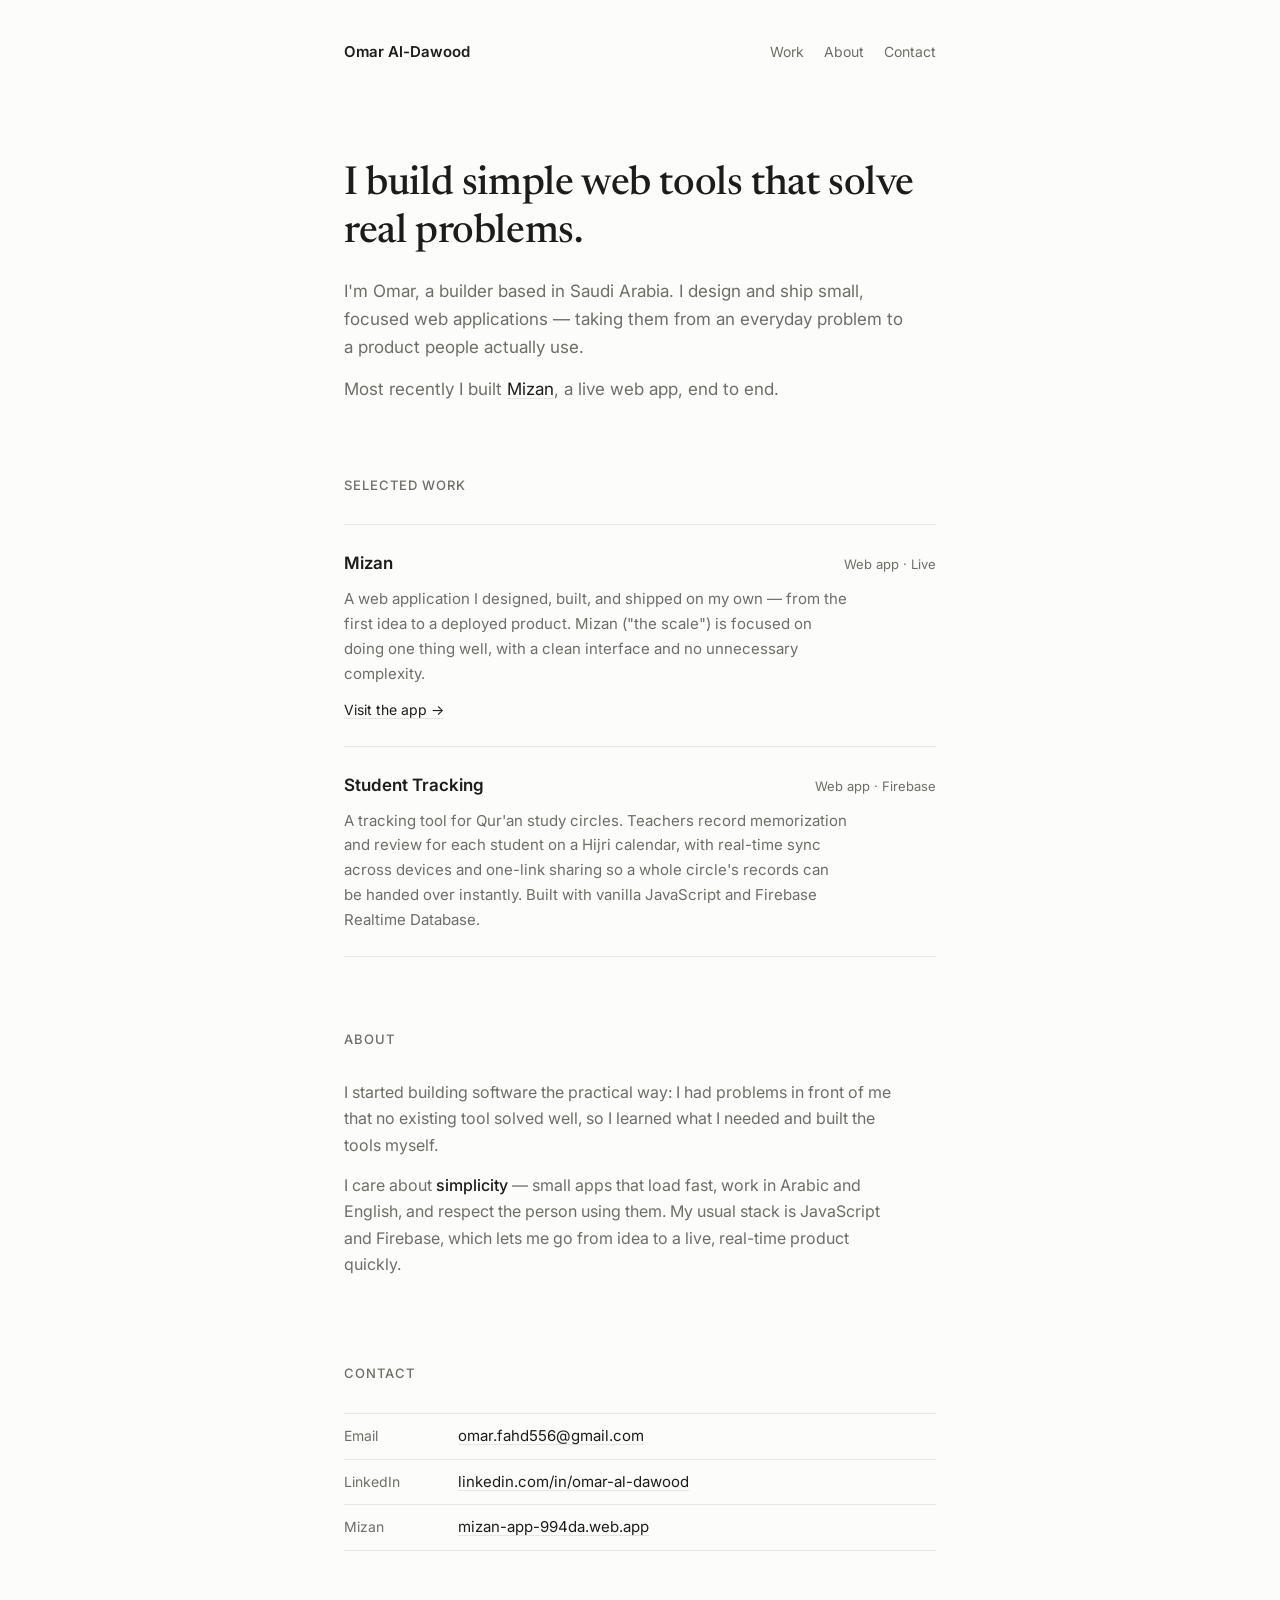
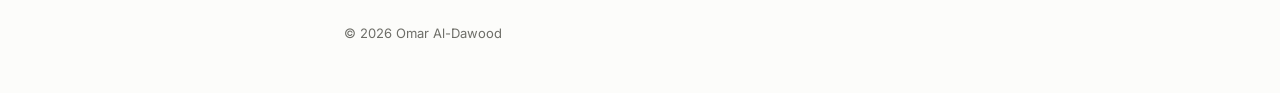
==== portfolio/index.html @ 79591853 "Add personal portfolio page Minimal, editorial-style portfolio site in English featuring Mizan and t" ====
<!DOCTYPE html>
<html lang="en">
<head>
  <meta charset="UTF-8">
  <meta name="viewport" content="width=device-width, initial-scale=1.0">
  <title>Omar Al-Dawood</title>
  <meta name="description" content="Omar Al-Dawood — I build simple, useful web tools. Maker of Mizan.">
  <link rel="preconnect" href="https://fonts.googleapis.com">
  <link rel="preconnect" href="https://fonts.gstatic.com" crossorigin>
  <link href="https://fonts.googleapis.com/css2?family=Inter:wght@400;500;600&family=Newsreader:ital,opsz,wght@0,6..72,400;0,6..72,500;1,6..72,400&display=swap" rel="stylesheet">
  <style>
    :root {
      --bg: #fcfcfa;
      --text: #1c1c1a;
      --muted: #6e6e68;
      --faint: #e7e6e1;
      --accent: #1f5e3d;
    }
    @media (prefers-color-scheme: dark) {
      :root {
        --bg: #141413;
        --text: #ebeae6;
        --muted: #94938c;
        --faint: #2a2a27;
        --accent: #7dbb9a;
      }
    }
    * { box-sizing: border-box; }
    html { scroll-behavior: smooth; }
    body {
      margin: 0;
      background: var(--bg);
      color: var(--text);
      font-family: "Inter", system-ui, -apple-system, sans-serif;
      font-size: 16px;
      line-height: 1.65;
      -webkit-font-smoothing: antialiased;
    }
    main {
      max-width: 640px;
      margin: 0 auto;
      padding: 0 24px;
    }
    a {
      color: inherit;
      text-decoration: underline;
      text-decoration-color: var(--faint);
      text-underline-offset: 3px;
      transition: text-decoration-color 0.15s ease;
    }
    a:hover { text-decoration-color: var(--accent); }

    header {
      display: flex;
      justify-content: space-between;
      align-items: baseline;
      padding: 40px 0 0;
    }
    header .name {
      font-weight: 600;
      font-size: 15px;
      text-decoration: none;
    }
    nav {
      display: flex;
      gap: 20px;
      font-size: 14px;
      color: var(--muted);
    }
    nav a { text-decoration: none; }
    nav a:hover { color: var(--text); }

    .hero { padding: 96px 0 72px; }
    h1 {
      font-family: "Newsreader", Georgia, serif;
      font-weight: 500;
      font-size: 40px;
      line-height: 1.2;
      letter-spacing: -0.01em;
      margin: 0 0 20px;
    }
    .hero p {
      color: var(--muted);
      font-size: 17px;
      max-width: 52ch;
      margin: 0;
    }
    .hero p + p { margin-top: 14px; }
    .hero a { color: var(--text); }

    section { padding: 0 0 72px; }
    h2 {
      font-size: 13px;
      font-weight: 500;
      text-transform: uppercase;
      letter-spacing: 0.08em;
      color: var(--muted);
      margin: 0 0 28px;
    }

    .project {
      padding: 24px 0;
      border-top: 1px solid var(--faint);
    }
    .project:last-of-type { border-bottom: 1px solid var(--faint); }
    .project-head {
      display: flex;
      justify-content: space-between;
      align-items: baseline;
      gap: 16px;
    }
    .project h3 {
      font-size: 17px;
      font-weight: 600;
      margin: 0;
    }
    .project h3 a { text-decoration: none; }
    .project h3 a:hover { color: var(--accent); }
    .project .meta {
      font-size: 13px;
      color: var(--muted);
      white-space: nowrap;
    }
    .project p {
      margin: 10px 0 0;
      color: var(--muted);
      font-size: 15px;
      max-width: 56ch;
    }
    .project .links {
      margin-top: 12px;
      font-size: 14px;
    }
    .project .links a { color: var(--text); }

    .about p {
      color: var(--muted);
      max-width: 56ch;
      margin: 0 0 14px;
    }
    .about strong { color: var(--text); font-weight: 500; }

    .contact ul {
      list-style: none;
      margin: 0;
      padding: 0;
    }
    .contact li {
      display: flex;
      gap: 24px;
      padding: 10px 0;
      font-size: 15px;
      border-top: 1px solid var(--faint);
    }
    .contact li:last-child { border-bottom: 1px solid var(--faint); }
    .contact .label {
      width: 90px;
      flex-shrink: 0;
      color: var(--muted);
      font-size: 14px;
    }

    footer {
      padding: 0 0 48px;
      font-size: 13px;
      color: var(--muted);
    }

    @media (max-width: 480px) {
      h1 { font-size: 32px; }
      .hero { padding: 72px 0 56px; }
      .project-head { flex-direction: column; gap: 4px; }
    }
  </style>
</head>
<body>
  <main>
    <header>
      <a class="name" href="#">Omar Al-Dawood</a>
      <nav>
        <a href="#work">Work</a>
        <a href="#about">About</a>
        <a href="#contact">Contact</a>
      </nav>
    </header>

    <div class="hero">
      <h1>I build simple web tools that solve real problems.</h1>
      <p>
        I'm Omar, a builder based in Saudi Arabia. I design and ship small,
        focused web applications — taking them from an everyday problem to a
        product people actually use.
      </p>
      <p>
        Most recently I built <a href="https://mizan-app-994da.web.app">Mizan</a>,
        a live web app, end to end.
      </p>
    </div>

    <section id="work">
      <h2>Selected Work</h2>

      <div class="project">
        <div class="project-head">
          <h3><a href="https://mizan-app-994da.web.app">Mizan</a></h3>
          <span class="meta">Web app · Live</span>
        </div>
        <p>
          A web application I designed, built, and shipped on my own — from the
          first idea to a deployed product. Mizan ("the scale") is focused on
          doing one thing well, with a clean interface and no unnecessary
          complexity.
        </p>
        <div class="links">
          <a href="https://mizan-app-994da.web.app">Visit the app →</a>
        </div>
      </div>

      <div class="project">
        <div class="project-head">
          <h3>Student Tracking</h3>
          <span class="meta">Web app · Firebase</span>
        </div>
        <p>
          A tracking tool for Qur'an study circles. Teachers record
          memorization and review for each student on a Hijri calendar, with
          real-time sync across devices and one-link sharing so a whole
          circle's records can be handed over instantly. Built with vanilla
          JavaScript and Firebase Realtime Database.
        </p>
      </div>
    </section>

    <section id="about" class="about">
      <h2>About</h2>
      <p>
        I started building software the practical way: I had problems in front
        of me that no existing tool solved well, so I learned what I needed and
        built the tools myself.
      </p>
      <p>
        I care about <strong>simplicity</strong> — small apps that load fast,
        work in Arabic and English, and respect the person using them. My
        usual stack is JavaScript and Firebase, which lets me go from idea to
        a live, real-time product quickly.
      </p>
    </section>

    <section id="contact" class="contact">
      <h2>Contact</h2>
      <ul>
        <li>
          <span class="label">Email</span>
          <a href="mailto:omar.fahd556@gmail.com">omar.fahd556@gmail.com</a>
        </li>
        <li>
          <span class="label">LinkedIn</span>
          <a href="https://www.linkedin.com/in/omar-al-dawood-bb44b2361/">linkedin.com/in/omar-al-dawood</a>
        </li>
        <li>
          <span class="label">Mizan</span>
          <a href="https://mizan-app-994da.web.app">mizan-app-994da.web.app</a>
        </li>
      </ul>
    </section>

    <footer>
      © 2026 Omar Al-Dawood
    </footer>
  </main>
</body>
</html>
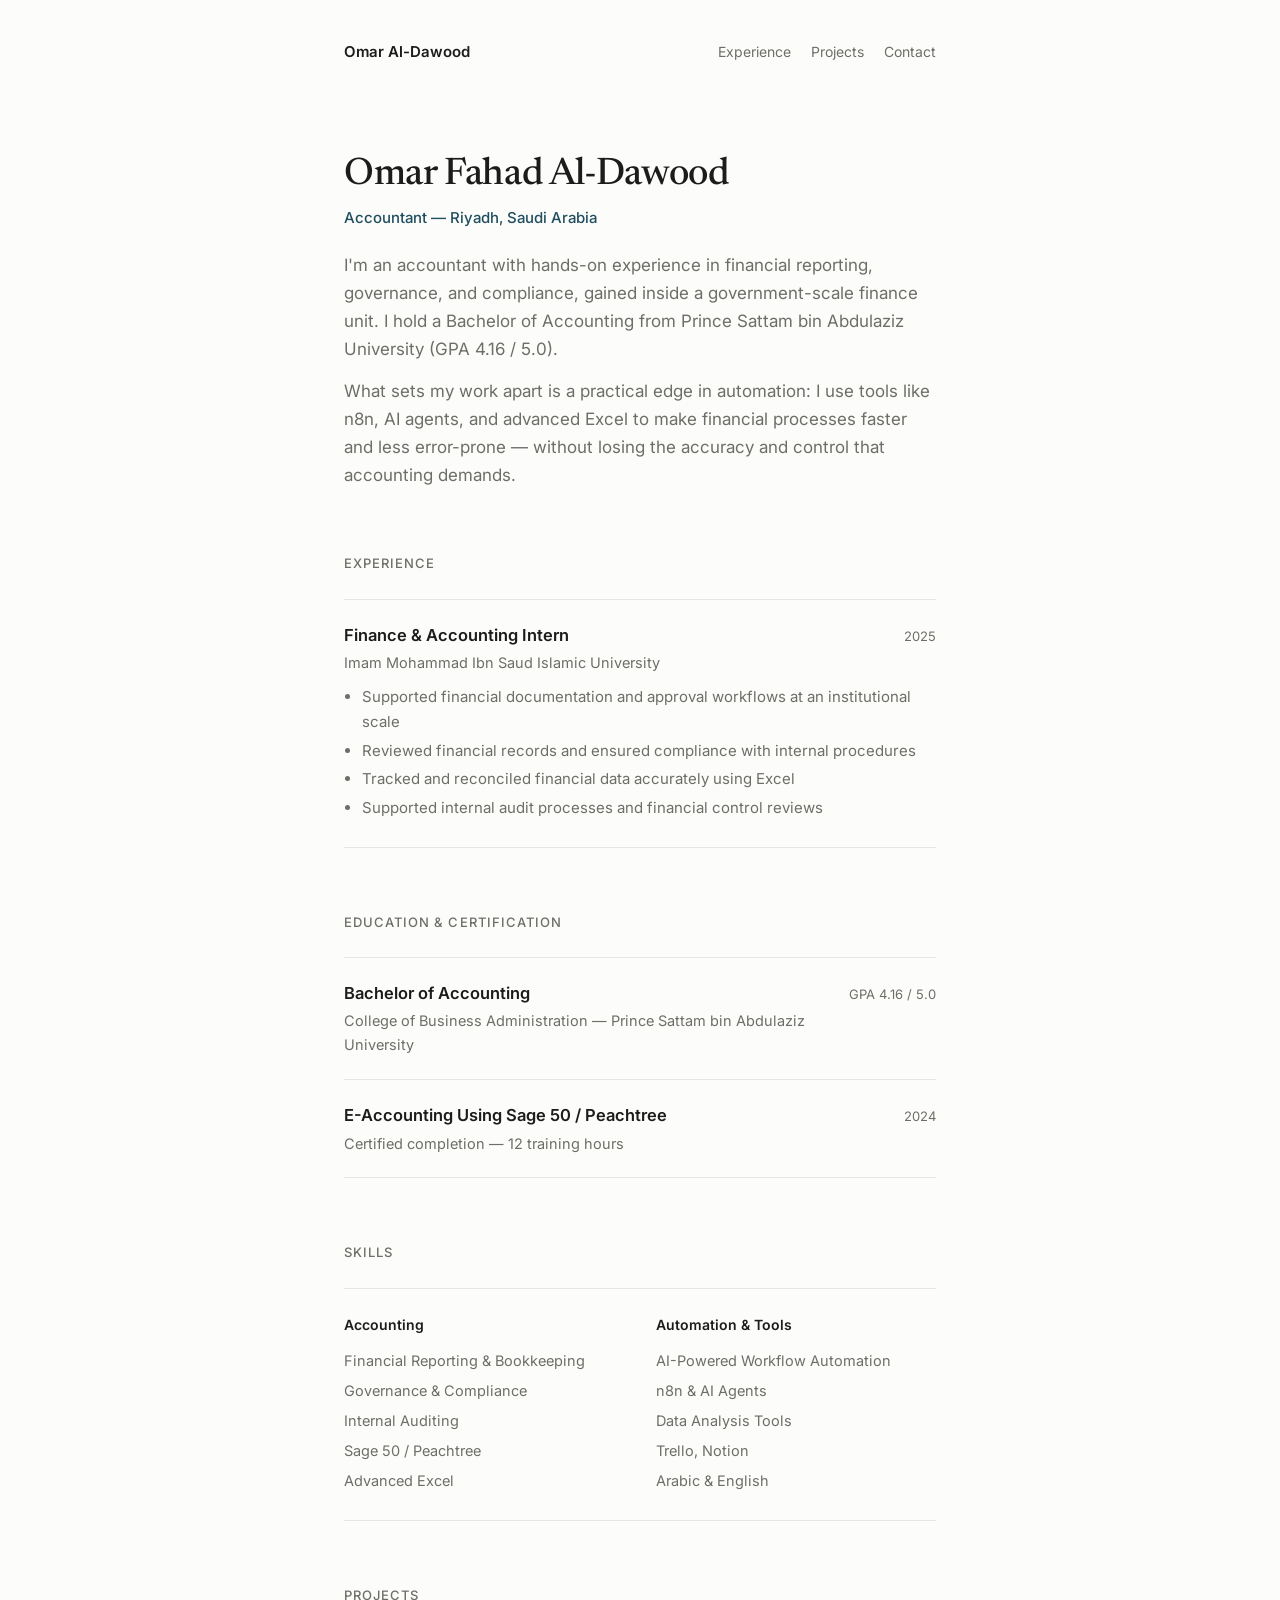
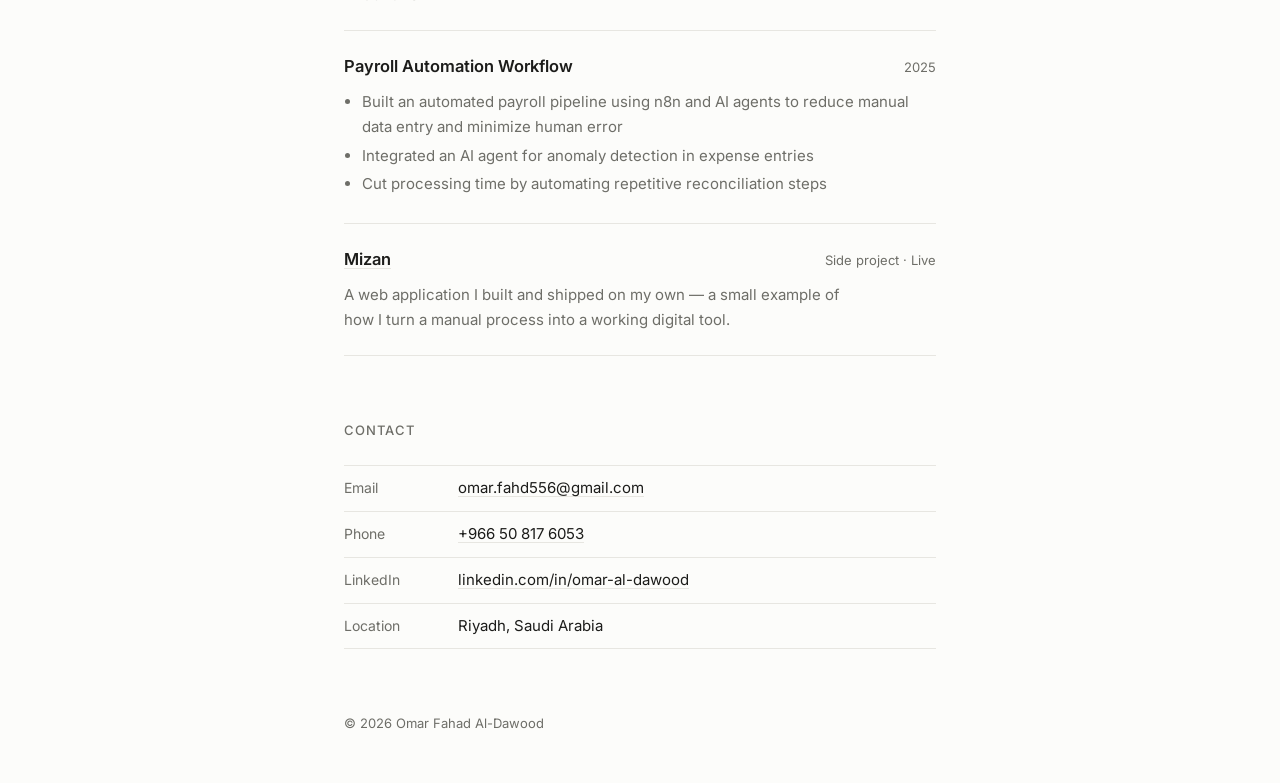
==== commit c278231e: "Rework portfolio as accountant profile Rewrite the page around accounting: financial reporting, gove" ====
--- a/portfolio/index.html
+++ b/portfolio/index.html
@@ -3,8 +3,24 @@
 <head>
   <meta charset="UTF-8">
   <meta name="viewport" content="width=device-width, initial-scale=1.0">
-  <title>Omar Al-Dawood</title>
-  <meta name="description" content="Omar Al-Dawood — I build simple, useful web tools. Maker of Mizan.">
+  <title>Omar Fahad Al-Dawood — Accountant</title>
+  <meta name="description" content="Omar Fahad Al-Dawood is an accountant based in Riyadh, Saudi Arabia, focused on financial reporting, governance, and compliance — with a practical edge in workflow automation.">
+  <meta property="og:title" content="Omar Fahad Al-Dawood — Accountant">
+  <meta property="og:description" content="Accountant based in Riyadh. Financial reporting, governance, and compliance — with a practical edge in workflow automation.">
+  <meta property="og:type" content="profile">
+  <script type="application/ld+json">
+  {
+    "@context": "https://schema.org",
+    "@type": "Person",
+    "name": "Omar Fahad Al-Dawood",
+    "jobTitle": "Accountant",
+    "email": "mailto:omar.fahd556@gmail.com",
+    "telephone": "+966508176053",
+    "address": { "@type": "PostalAddress", "addressLocality": "Riyadh", "addressCountry": "SA" },
+    "alumniOf": "Prince Sattam bin Abdulaziz University",
+    "sameAs": ["https://www.linkedin.com/in/omar-al-dawood-bb44b2361/"]
+  }
+  </script>
   <link rel="preconnect" href="https://fonts.googleapis.com">
   <link rel="preconnect" href="https://fonts.gstatic.com" crossorigin>
   <link href="https://fonts.googleapis.com/css2?family=Inter:wght@400;500;600&family=Newsreader:ital,opsz,wght@0,6..72,400;0,6..72,500;1,6..72,400&display=swap" rel="stylesheet">
@@ -14,7 +30,7 @@
       --text: #1c1c1a;
       --muted: #6e6e68;
       --faint: #e7e6e1;
-      --accent: #1f5e3d;
+      --accent: #1f4e5e;
     }
     @media (prefers-color-scheme: dark) {
       :root {
@@ -22,7 +38,7 @@
         --text: #ebeae6;
         --muted: #94938c;
         --faint: #2a2a27;
-        --accent: #7dbb9a;
+        --accent: #8fbecb;
       }
     }
     * { box-sizing: border-box; }
@@ -70,75 +86,101 @@
     nav a { text-decoration: none; }
     nav a:hover { color: var(--text); }
 
-    .hero { padding: 96px 0 72px; }
+    .hero { padding: 88px 0 64px; }
     h1 {
       font-family: "Newsreader", Georgia, serif;
       font-weight: 500;
-      font-size: 40px;
+      font-size: 38px;
       line-height: 1.2;
       letter-spacing: -0.01em;
+      margin: 0 0 8px;
+    }
+    .hero .role {
+      font-size: 15px;
+      color: var(--accent);
+      font-weight: 500;
       margin: 0 0 20px;
     }
     .hero p {
       color: var(--muted);
       font-size: 17px;
-      max-width: 52ch;
+      max-width: 54ch;
       margin: 0;
     }
     .hero p + p { margin-top: 14px; }
     .hero a { color: var(--text); }
 
-    section { padding: 0 0 72px; }
+    section { padding: 0 0 64px; }
     h2 {
       font-size: 13px;
       font-weight: 500;
       text-transform: uppercase;
       letter-spacing: 0.08em;
       color: var(--muted);
-      margin: 0 0 28px;
-    }
-
-    .project {
-      padding: 24px 0;
+      margin: 0 0 24px;
+    }
+
+    .entry {
+      padding: 22px 0;
       border-top: 1px solid var(--faint);
     }
-    .project:last-of-type { border-bottom: 1px solid var(--faint); }
-    .project-head {
+    .entry:last-of-type { border-bottom: 1px solid var(--faint); }
+    .entry-head {
       display: flex;
       justify-content: space-between;
       align-items: baseline;
       gap: 16px;
     }
-    .project h3 {
-      font-size: 17px;
+    .entry h3 {
+      font-size: 16.5px;
       font-weight: 600;
       margin: 0;
     }
-    .project h3 a { text-decoration: none; }
-    .project h3 a:hover { color: var(--accent); }
-    .project .meta {
+    .entry .org {
+      font-size: 14.5px;
+      color: var(--muted);
+      margin: 2px 0 0;
+    }
+    .entry .meta {
       font-size: 13px;
       color: var(--muted);
       white-space: nowrap;
     }
-    .project p {
+    .entry p {
       margin: 10px 0 0;
       color: var(--muted);
       font-size: 15px;
-      max-width: 56ch;
-    }
-    .project .links {
-      margin-top: 12px;
+      max-width: 58ch;
+    }
+    .entry ul {
+      margin: 10px 0 0;
+      padding-left: 18px;
+      color: var(--muted);
+      font-size: 15px;
+    }
+    .entry ul li { margin: 4px 0; }
+
+    .skills-grid {
+      display: grid;
+      grid-template-columns: 1fr 1fr;
+      gap: 32px;
+      border-top: 1px solid var(--faint);
+      border-bottom: 1px solid var(--faint);
+      padding: 24px 0;
+    }
+    .skills-grid h3 {
       font-size: 14px;
-    }
-    .project .links a { color: var(--text); }
-
-    .about p {
-      color: var(--muted);
-      max-width: 56ch;
-      margin: 0 0 14px;
-    }
-    .about strong { color: var(--text); font-weight: 500; }
+      font-weight: 600;
+      margin: 0 0 10px;
+    }
+    .skills-grid ul {
+      list-style: none;
+      margin: 0;
+      padding: 0;
+      color: var(--muted);
+      font-size: 14.5px;
+    }
+    .skills-grid li { padding: 3px 0; }
 
     .contact ul {
       list-style: none;
@@ -166,10 +208,11 @@
       color: var(--muted);
     }
 
-    @media (max-width: 480px) {
-      h1 { font-size: 32px; }
-      .hero { padding: 72px 0 56px; }
-      .project-head { flex-direction: column; gap: 4px; }
+    @media (max-width: 520px) {
+      h1 { font-size: 31px; }
+      .hero { padding: 64px 0 56px; }
+      .entry-head { flex-direction: column; gap: 2px; }
+      .skills-grid { grid-template-columns: 1fr; gap: 24px; }
     }
   </style>
 </head>
@@ -178,72 +221,124 @@
     <header>
       <a class="name" href="#">Omar Al-Dawood</a>
       <nav>
-        <a href="#work">Work</a>
-        <a href="#about">About</a>
+        <a href="#experience">Experience</a>
+        <a href="#projects">Projects</a>
         <a href="#contact">Contact</a>
       </nav>
     </header>
 
     <div class="hero">
-      <h1>I build simple web tools that solve real problems.</h1>
+      <h1>Omar Fahad Al-Dawood</h1>
+      <p class="role">Accountant — Riyadh, Saudi Arabia</p>
       <p>
-        I'm Omar, a builder based in Saudi Arabia. I design and ship small,
-        focused web applications — taking them from an everyday problem to a
-        product people actually use.
+        I'm an accountant with hands-on experience in financial reporting,
+        governance, and compliance, gained inside a government-scale finance
+        unit. I hold a Bachelor of Accounting from Prince Sattam bin Abdulaziz
+        University (GPA 4.16 / 5.0).
       </p>
       <p>
-        Most recently I built <a href="https://mizan-app-994da.web.app">Mizan</a>,
-        a live web app, end to end.
+        What sets my work apart is a practical edge in automation: I use tools
+        like n8n, AI agents, and advanced Excel to make financial processes
+        faster and less error-prone — without losing the accuracy and control
+        that accounting demands.
       </p>
     </div>
 
-    <section id="work">
-      <h2>Selected Work</h2>
-
-      <div class="project">
-        <div class="project-head">
+    <section id="experience">
+      <h2>Experience</h2>
+
+      <div class="entry">
+        <div class="entry-head">
+          <div>
+            <h3>Finance &amp; Accounting Intern</h3>
+            <p class="org">Imam Mohammad Ibn Saud Islamic University</p>
+          </div>
+          <span class="meta">2025</span>
+        </div>
+        <ul>
+          <li>Supported financial documentation and approval workflows at an institutional scale</li>
+          <li>Reviewed financial records and ensured compliance with internal procedures</li>
+          <li>Tracked and reconciled financial data accurately using Excel</li>
+          <li>Supported internal audit processes and financial control reviews</li>
+        </ul>
+      </div>
+    </section>
+
+    <section id="education">
+      <h2>Education &amp; Certification</h2>
+
+      <div class="entry">
+        <div class="entry-head">
+          <div>
+            <h3>Bachelor of Accounting</h3>
+            <p class="org">College of Business Administration — Prince Sattam bin Abdulaziz University</p>
+          </div>
+          <span class="meta">GPA 4.16 / 5.0</span>
+        </div>
+      </div>
+
+      <div class="entry">
+        <div class="entry-head">
+          <div>
+            <h3>E-Accounting Using Sage 50 / Peachtree</h3>
+            <p class="org">Certified completion — 12 training hours</p>
+          </div>
+          <span class="meta">2024</span>
+        </div>
+      </div>
+    </section>
+
+    <section id="skills">
+      <h2>Skills</h2>
+      <div class="skills-grid">
+        <div>
+          <h3>Accounting</h3>
+          <ul>
+            <li>Financial Reporting &amp; Bookkeeping</li>
+            <li>Governance &amp; Compliance</li>
+            <li>Internal Auditing</li>
+            <li>Sage 50 / Peachtree</li>
+            <li>Advanced Excel</li>
+          </ul>
+        </div>
+        <div>
+          <h3>Automation &amp; Tools</h3>
+          <ul>
+            <li>AI-Powered Workflow Automation</li>
+            <li>n8n &amp; AI Agents</li>
+            <li>Data Analysis Tools</li>
+            <li>Trello, Notion</li>
+            <li>Arabic &amp; English</li>
+          </ul>
+        </div>
+      </div>
+    </section>
+
+    <section id="projects">
+      <h2>Projects</h2>
+
+      <div class="entry">
+        <div class="entry-head">
+          <h3>Payroll Automation Workflow</h3>
+          <span class="meta">2025</span>
+        </div>
+        <ul>
+          <li>Built an automated payroll pipeline using n8n and AI agents to reduce manual data entry and minimize human error</li>
+          <li>Integrated an AI agent for anomaly detection in expense entries</li>
+          <li>Cut processing time by automating repetitive reconciliation steps</li>
+        </ul>
+      </div>
+
+      <div class="entry">
+        <div class="entry-head">
           <h3><a href="https://mizan-app-994da.web.app">Mizan</a></h3>
-          <span class="meta">Web app · Live</span>
+          <span class="meta">Side project · Live</span>
         </div>
         <p>
-          A web application I designed, built, and shipped on my own — from the
-          first idea to a deployed product. Mizan ("the scale") is focused on
-          doing one thing well, with a clean interface and no unnecessary
-          complexity.
+          A web application I built and shipped on my own — a small example of
+          how I turn a manual process into a working digital tool.
         </p>
-        <div class="links">
-          <a href="https://mizan-app-994da.web.app">Visit the app →</a>
-        </div>
-      </div>
-
-      <div class="project">
-        <div class="project-head">
-          <h3>Student Tracking</h3>
-          <span class="meta">Web app · Firebase</span>
-        </div>
-        <p>
-          A tracking tool for Qur'an study circles. Teachers record
-          memorization and review for each student on a Hijri calendar, with
-          real-time sync across devices and one-link sharing so a whole
-          circle's records can be handed over instantly. Built with vanilla
-          JavaScript and Firebase Realtime Database.
-        </p>
-      </div>
-    </section>
-
-    <section id="about" class="about">
-      <h2>About</h2>
-      <p>
-        I started building software the practical way: I had problems in front
-        of me that no existing tool solved well, so I learned what I needed and
-        built the tools myself.
-      </p>
-      <p>
-        I care about <strong>simplicity</strong> — small apps that load fast,
-        work in Arabic and English, and respect the person using them. My
-        usual stack is JavaScript and Firebase, which lets me go from idea to
-        a live, real-time product quickly.
-      </p>
+      </div>
     </section>
 
     <section id="contact" class="contact">
@@ -254,18 +349,22 @@
           <a href="mailto:omar.fahd556@gmail.com">omar.fahd556@gmail.com</a>
         </li>
         <li>
+          <span class="label">Phone</span>
+          <a href="tel:+966508176053">+966 50 817 6053</a>
+        </li>
+        <li>
           <span class="label">LinkedIn</span>
           <a href="https://www.linkedin.com/in/omar-al-dawood-bb44b2361/">linkedin.com/in/omar-al-dawood</a>
         </li>
         <li>
-          <span class="label">Mizan</span>
-          <a href="https://mizan-app-994da.web.app">mizan-app-994da.web.app</a>
+          <span class="label">Location</span>
+          <span>Riyadh, Saudi Arabia</span>
         </li>
       </ul>
     </section>
 
     <footer>
-      © 2026 Omar Al-Dawood
+      © 2026 Omar Fahad Al-Dawood
     </footer>
   </main>
 </body>
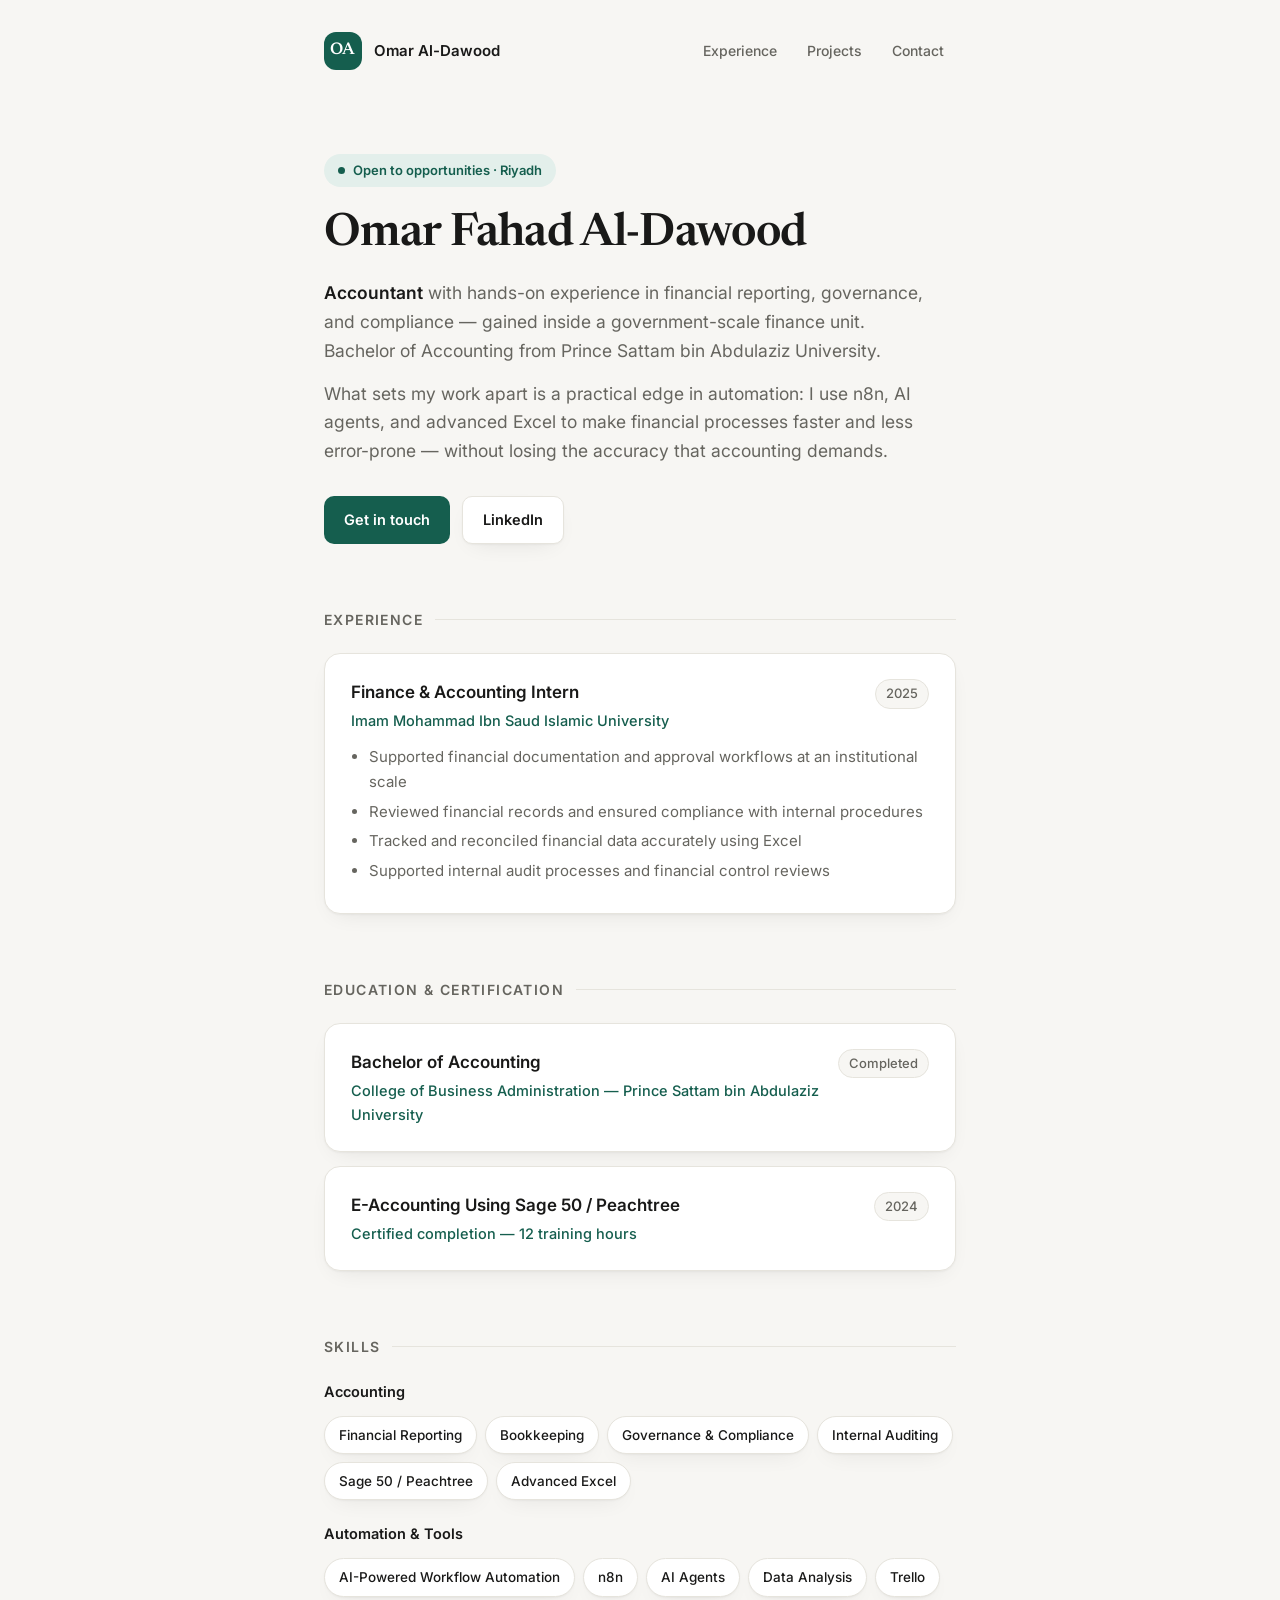
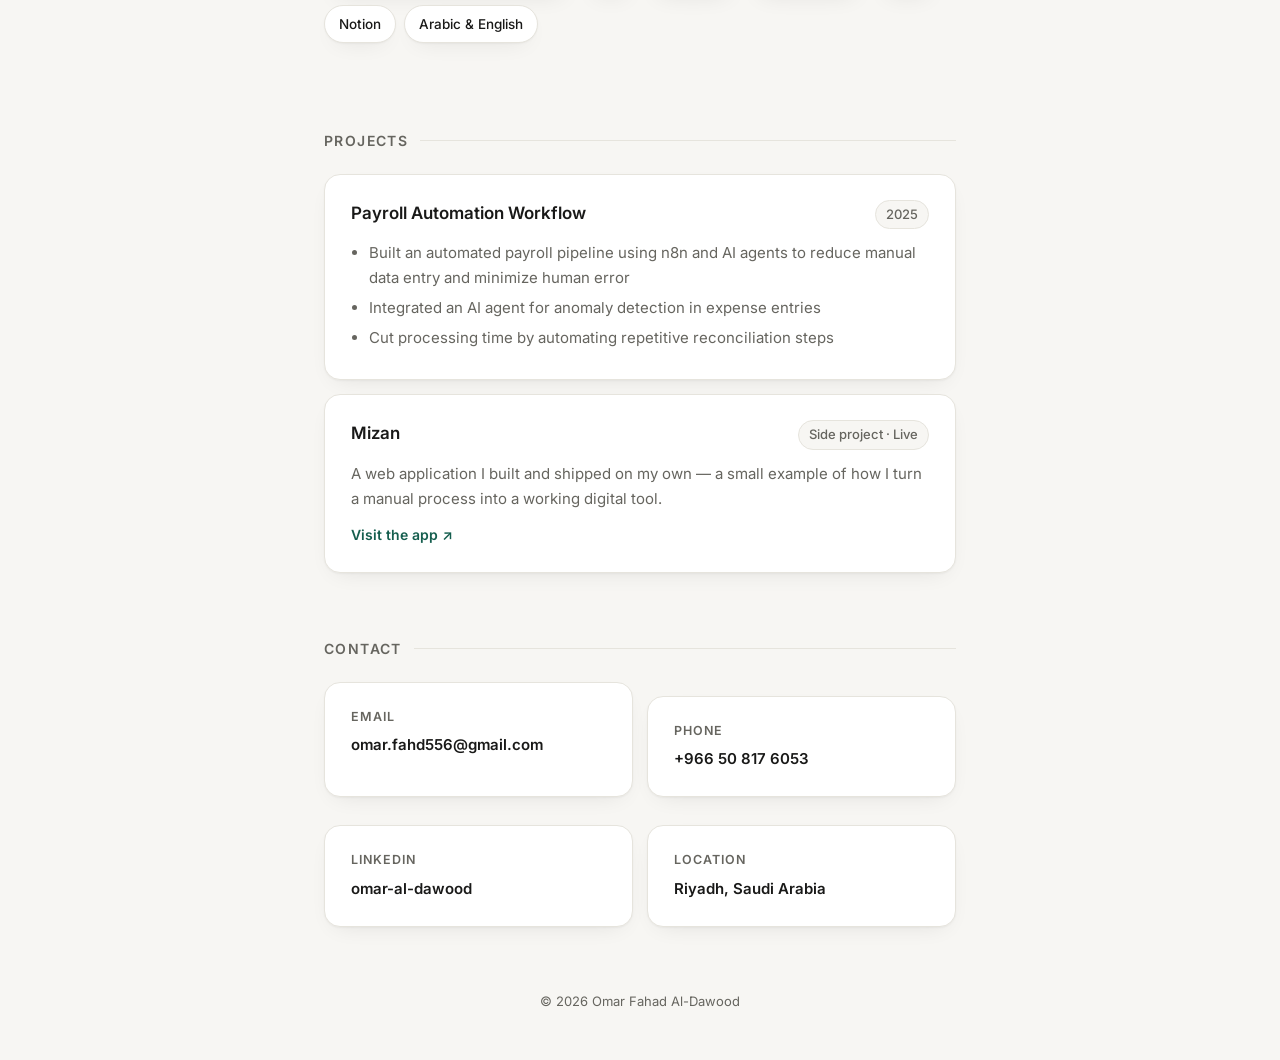
==== commit 571f18a1: "Polish portfolio design, remove GPA, add edit guide Redesign with cards, skill pills, monogram heade" ====
--- a/portfolio/index.html
+++ b/portfolio/index.html
@@ -1,9 +1,26 @@
 <!DOCTYPE html>
+<!--
+  ═══════════════════════════════════════════════════════════════
+  صفحة أعمال عمر الداود
+  ═══════════════════════════════════════════════════════════════
+  طريقة التعديل على كيفك:
+  1. افتح هذا الرابط:
+     https://github.com/omarasdw211/student-tracking/edit/main/portfolio/index.html
+  2. عدّل أي نص تبيه (كل الأماكن القابلة للتعديل عليها تعليق ✏️ بالعربي)
+  3. اضغط الزر الأخضر "Commit changes" فوق
+  4. خلال دقيقة أو دقيقتين التعديل يظهر تلقائياً على موقعك:
+     https://omarasdw211.github.io/student-tracking/portfolio/
+  ملاحظة: لا تعدّل على الأكواد الي بين < > إلا إذا تعرف وش تسوي،
+  عدّل النصوص فقط.
+  ═══════════════════════════════════════════════════════════════
+-->
 <html lang="en">
 <head>
   <meta charset="UTF-8">
   <meta name="viewport" content="width=device-width, initial-scale=1.0">
+  <!-- ✏️ عنوان الصفحة في المتصفح وفي نتائج قوقل -->
   <title>Omar Fahad Al-Dawood — Accountant</title>
+  <!-- ✏️ الوصف الي يظهر تحت اسمك في نتائج قوقل -->
   <meta name="description" content="Omar Fahad Al-Dawood is an accountant based in Riyadh, Saudi Arabia, focused on financial reporting, governance, and compliance — with a practical edge in workflow automation.">
   <meta property="og:title" content="Omar Fahad Al-Dawood — Accountant">
   <meta property="og:description" content="Accountant based in Riyadh. Financial reporting, governance, and compliance — with a practical edge in workflow automation.">
@@ -23,22 +40,28 @@
   </script>
   <link rel="preconnect" href="https://fonts.googleapis.com">
   <link rel="preconnect" href="https://fonts.gstatic.com" crossorigin>
-  <link href="https://fonts.googleapis.com/css2?family=Inter:wght@400;500;600&family=Newsreader:ital,opsz,wght@0,6..72,400;0,6..72,500;1,6..72,400&display=swap" rel="stylesheet">
+  <link href="https://fonts.googleapis.com/css2?family=Inter:wght@400;500;600;700&family=Newsreader:ital,opsz,wght@0,6..72,400;0,6..72,500;0,6..72,600;1,6..72,400&display=swap" rel="stylesheet">
   <style>
     :root {
-      --bg: #fcfcfa;
-      --text: #1c1c1a;
-      --muted: #6e6e68;
-      --faint: #e7e6e1;
-      --accent: #1f4e5e;
+      --bg: #f7f6f3;
+      --surface: #ffffff;
+      --text: #191918;
+      --muted: #66655f;
+      --faint: #e6e4dd;
+      --accent: #155e4e;
+      --accent-soft: #e3efeb;
+      --shadow: 0 1px 2px rgba(25, 25, 24, 0.04), 0 8px 24px -12px rgba(25, 25, 24, 0.12);
     }
     @media (prefers-color-scheme: dark) {
       :root {
-        --bg: #141413;
-        --text: #ebeae6;
-        --muted: #94938c;
-        --faint: #2a2a27;
-        --accent: #8fbecb;
+        --bg: #131312;
+        --surface: #1c1c1a;
+        --text: #ecebe7;
+        --muted: #9b9a92;
+        --faint: #2c2c29;
+        --accent: #6ec5ab;
+        --accent-soft: #1d2e29;
+        --shadow: 0 1px 2px rgba(0, 0, 0, 0.3), 0 8px 24px -12px rgba(0, 0, 0, 0.5);
       }
     }
     * { box-sizing: border-box; }
@@ -53,173 +76,269 @@
       -webkit-font-smoothing: antialiased;
     }
     main {
-      max-width: 640px;
+      max-width: 680px;
       margin: 0 auto;
       padding: 0 24px;
     }
     a {
       color: inherit;
-      text-decoration: underline;
-      text-decoration-color: var(--faint);
-      text-underline-offset: 3px;
-      transition: text-decoration-color 0.15s ease;
-    }
-    a:hover { text-decoration-color: var(--accent); }
-
+      text-decoration: none;
+    }
+
+    /* ───── Header ───── */
     header {
       display: flex;
       justify-content: space-between;
-      align-items: baseline;
-      padding: 40px 0 0;
-    }
-    header .name {
+      align-items: center;
+      padding: 32px 0 0;
+    }
+    .brand {
+      display: flex;
+      align-items: center;
+      gap: 12px;
       font-weight: 600;
       font-size: 15px;
-      text-decoration: none;
+    }
+    .monogram {
+      width: 38px;
+      height: 38px;
+      border-radius: 12px;
+      background: var(--accent);
+      color: #fff;
+      display: flex;
+      align-items: center;
+      justify-content: center;
+      font-family: "Newsreader", Georgia, serif;
+      font-size: 17px;
+      font-weight: 600;
+      letter-spacing: 0.02em;
     }
     nav {
       display: flex;
-      gap: 20px;
+      gap: 6px;
       font-size: 14px;
-      color: var(--muted);
-    }
-    nav a { text-decoration: none; }
-    nav a:hover { color: var(--text); }
-
-    .hero { padding: 88px 0 64px; }
+      font-weight: 500;
+      color: var(--muted);
+    }
+    nav a {
+      padding: 7px 12px;
+      border-radius: 8px;
+      transition: all 0.15s ease;
+    }
+    nav a:hover { color: var(--text); background: var(--faint); }
+
+    /* ───── Hero ───── */
+    .hero { padding: 84px 0 64px; }
+    .badge {
+      display: inline-flex;
+      align-items: center;
+      gap: 8px;
+      background: var(--accent-soft);
+      color: var(--accent);
+      font-size: 13px;
+      font-weight: 600;
+      padding: 6px 14px;
+      border-radius: 999px;
+      margin-bottom: 22px;
+    }
+    .badge::before {
+      content: "";
+      width: 7px;
+      height: 7px;
+      border-radius: 50%;
+      background: var(--accent);
+    }
     h1 {
       font-family: "Newsreader", Georgia, serif;
-      font-weight: 500;
-      font-size: 38px;
-      line-height: 1.2;
-      letter-spacing: -0.01em;
-      margin: 0 0 8px;
-    }
-    .hero .role {
-      font-size: 15px;
-      color: var(--accent);
-      font-weight: 500;
-      margin: 0 0 20px;
-    }
-    .hero p {
-      color: var(--muted);
-      font-size: 17px;
-      max-width: 54ch;
-      margin: 0;
-    }
-    .hero p + p { margin-top: 14px; }
-    .hero a { color: var(--text); }
-
+      font-weight: 600;
+      font-size: 46px;
+      line-height: 1.12;
+      letter-spacing: -0.015em;
+      margin: 0 0 18px;
+    }
+    .hero .lede {
+      color: var(--muted);
+      font-size: 17.5px;
+      max-width: 56ch;
+      margin: 0 0 14px;
+    }
+    .hero .lede strong { color: var(--text); font-weight: 600; }
+    .hero-actions {
+      display: flex;
+      gap: 12px;
+      margin-top: 30px;
+      flex-wrap: wrap;
+    }
+    .btn {
+      display: inline-flex;
+      align-items: center;
+      gap: 8px;
+      padding: 11px 20px;
+      border-radius: 10px;
+      font-size: 14.5px;
+      font-weight: 600;
+      transition: all 0.15s ease;
+    }
+    .btn-primary {
+      background: var(--accent);
+      color: #fff;
+    }
+    .btn-primary:hover { filter: brightness(1.12); transform: translateY(-1px); }
+    .btn-ghost {
+      background: var(--surface);
+      border: 1px solid var(--faint);
+      color: var(--text);
+      box-shadow: var(--shadow);
+    }
+    .btn-ghost:hover { border-color: var(--muted); transform: translateY(-1px); }
+
+    /* ───── Sections ───── */
     section { padding: 0 0 64px; }
     h2 {
-      font-size: 13px;
-      font-weight: 500;
+      display: flex;
+      align-items: center;
+      gap: 12px;
+      font-size: 14px;
+      font-weight: 600;
       text-transform: uppercase;
-      letter-spacing: 0.08em;
-      color: var(--muted);
-      margin: 0 0 24px;
-    }
-
-    .entry {
-      padding: 22px 0;
-      border-top: 1px solid var(--faint);
-    }
-    .entry:last-of-type { border-bottom: 1px solid var(--faint); }
-    .entry-head {
+      letter-spacing: 0.1em;
+      color: var(--muted);
+      margin: 0 0 22px;
+    }
+    h2::after {
+      content: "";
+      flex: 1;
+      height: 1px;
+      background: var(--faint);
+    }
+
+    .card {
+      background: var(--surface);
+      border: 1px solid var(--faint);
+      border-radius: 16px;
+      padding: 24px 26px;
+      box-shadow: var(--shadow);
+      transition: transform 0.15s ease, border-color 0.15s ease;
+    }
+    .card + .card { margin-top: 14px; }
+    a.card:hover, .card.linked:hover { transform: translateY(-2px); border-color: var(--accent); }
+    .card-head {
       display: flex;
       justify-content: space-between;
       align-items: baseline;
       gap: 16px;
     }
-    .entry h3 {
-      font-size: 16.5px;
+    .card h3 {
+      font-size: 17px;
       font-weight: 600;
       margin: 0;
     }
-    .entry .org {
+    .card .org {
       font-size: 14.5px;
-      color: var(--muted);
-      margin: 2px 0 0;
-    }
-    .entry .meta {
+      color: var(--accent);
+      font-weight: 500;
+      margin: 3px 0 0;
+    }
+    .card .meta {
       font-size: 13px;
-      color: var(--muted);
+      font-weight: 500;
+      color: var(--muted);
+      background: var(--bg);
+      border: 1px solid var(--faint);
+      padding: 3px 10px;
+      border-radius: 999px;
       white-space: nowrap;
     }
-    .entry p {
-      margin: 10px 0 0;
+    .card p {
+      margin: 12px 0 0;
       color: var(--muted);
       font-size: 15px;
-      max-width: 58ch;
-    }
-    .entry ul {
-      margin: 10px 0 0;
+    }
+    .card ul {
+      margin: 12px 0 0;
       padding-left: 18px;
       color: var(--muted);
       font-size: 15px;
     }
-    .entry ul li { margin: 4px 0; }
-
-    .skills-grid {
+    .card ul li { margin: 5px 0; }
+    .card .ext {
+      color: var(--accent);
+      font-weight: 600;
+      font-size: 14px;
+      display: inline-block;
+      margin-top: 12px;
+    }
+
+    /* ───── Skills ───── */
+    .skill-group { margin-bottom: 22px; }
+    .skill-group h3 {
+      font-size: 14.5px;
+      font-weight: 600;
+      margin: 0 0 12px;
+    }
+    .pills {
+      display: flex;
+      flex-wrap: wrap;
+      gap: 8px;
+    }
+    .pill {
+      background: var(--surface);
+      border: 1px solid var(--faint);
+      color: var(--text);
+      font-size: 13.5px;
+      font-weight: 500;
+      padding: 7px 14px;
+      border-radius: 999px;
+      box-shadow: var(--shadow);
+    }
+
+    /* ───── Contact ───── */
+    .contact-grid {
       display: grid;
       grid-template-columns: 1fr 1fr;
-      gap: 32px;
-      border-top: 1px solid var(--faint);
-      border-bottom: 1px solid var(--faint);
-      padding: 24px 0;
-    }
-    .skills-grid h3 {
-      font-size: 14px;
-      font-weight: 600;
-      margin: 0 0 10px;
-    }
-    .skills-grid ul {
-      list-style: none;
-      margin: 0;
-      padding: 0;
-      color: var(--muted);
-      font-size: 14.5px;
-    }
-    .skills-grid li { padding: 3px 0; }
-
-    .contact ul {
-      list-style: none;
-      margin: 0;
-      padding: 0;
-    }
-    .contact li {
-      display: flex;
-      gap: 24px;
-      padding: 10px 0;
+      gap: 14px;
+    }
+    .contact-grid .card {
+      display: block;
+    }
+    .contact-grid .label {
+      font-size: 12.5px;
+      font-weight: 600;
+      text-transform: uppercase;
+      letter-spacing: 0.08em;
+      color: var(--muted);
+      margin-bottom: 6px;
+    }
+    .contact-grid .value {
       font-size: 15px;
-      border-top: 1px solid var(--faint);
-    }
-    .contact li:last-child { border-bottom: 1px solid var(--faint); }
-    .contact .label {
-      width: 90px;
-      flex-shrink: 0;
-      color: var(--muted);
-      font-size: 14px;
+      font-weight: 600;
+      word-break: break-word;
     }
 
     footer {
       padding: 0 0 48px;
       font-size: 13px;
       color: var(--muted);
-    }
-
-    @media (max-width: 520px) {
-      h1 { font-size: 31px; }
-      .hero { padding: 64px 0 56px; }
-      .entry-head { flex-direction: column; gap: 2px; }
-      .skills-grid { grid-template-columns: 1fr; gap: 24px; }
+      text-align: center;
+    }
+
+    @media (max-width: 560px) {
+      h1 { font-size: 35px; }
+      .hero { padding: 60px 0 52px; }
+      .card-head { flex-direction: column; gap: 8px; }
+      .contact-grid { grid-template-columns: 1fr; }
+      nav a { padding: 7px 9px; }
     }
   </style>
 </head>
 <body>
   <main>
     <header>
-      <a class="name" href="#">Omar Al-Dawood</a>
+      <a class="brand" href="#">
+        <span class="monogram">OA</span>
+        <!-- ✏️ اسمك المختصر فوق يسار -->
+        <span>Omar Al-Dawood</span>
+      </a>
       <nav>
         <a href="#experience">Experience</a>
         <a href="#projects">Projects</a>
@@ -228,33 +347,48 @@
     </header>
 
     <div class="hero">
+      <!-- ✏️ الشارة الخضراء فوق اسمك: حالتك الوظيفية وموقعك -->
+      <span class="badge">Open to opportunities · Riyadh</span>
+
+      <!-- ✏️ اسمك الكامل -->
       <h1>Omar Fahad Al-Dawood</h1>
-      <p class="role">Accountant — Riyadh, Saudi Arabia</p>
-      <p>
-        I'm an accountant with hands-on experience in financial reporting,
-        governance, and compliance, gained inside a government-scale finance
-        unit. I hold a Bachelor of Accounting from Prince Sattam bin Abdulaziz
-        University (GPA 4.16 / 5.0).
+
+      <!-- ✏️ النبذة الأولى عنك -->
+      <p class="lede">
+        <strong>Accountant</strong> with hands-on experience in financial
+        reporting, governance, and compliance — gained inside a
+        government-scale finance unit. Bachelor of Accounting from Prince
+        Sattam bin Abdulaziz University.
       </p>
-      <p>
-        What sets my work apart is a practical edge in automation: I use tools
-        like n8n, AI agents, and advanced Excel to make financial processes
-        faster and less error-prone — without losing the accuracy and control
-        that accounting demands.
+      <!-- ✏️ النبذة الثانية: ميزتك الإضافية -->
+      <p class="lede">
+        What sets my work apart is a practical edge in automation: I use n8n,
+        AI agents, and advanced Excel to make financial processes faster and
+        less error-prone — without losing the accuracy that accounting
+        demands.
       </p>
+
+      <div class="hero-actions">
+        <a class="btn btn-primary" href="mailto:omar.fahd556@gmail.com">Get in touch</a>
+        <a class="btn btn-ghost" href="https://www.linkedin.com/in/omar-al-dawood-bb44b2361/">LinkedIn</a>
+      </div>
     </div>
 
     <section id="experience">
       <h2>Experience</h2>
 
-      <div class="entry">
-        <div class="entry-head">
+      <div class="card">
+        <div class="card-head">
           <div>
+            <!-- ✏️ المسمى الوظيفي -->
             <h3>Finance &amp; Accounting Intern</h3>
+            <!-- ✏️ جهة العمل -->
             <p class="org">Imam Mohammad Ibn Saud Islamic University</p>
           </div>
+          <!-- ✏️ السنة -->
           <span class="meta">2025</span>
         </div>
+        <!-- ✏️ مهامك وإنجازاتك (كل سطر بين <li> و </li>) -->
         <ul>
           <li>Supported financial documentation and approval workflows at an institutional scale</li>
           <li>Reviewed financial records and ensured compliance with internal procedures</li>
@@ -267,19 +401,22 @@
     <section id="education">
       <h2>Education &amp; Certification</h2>
 
-      <div class="entry">
-        <div class="entry-head">
+      <div class="card">
+        <div class="card-head">
           <div>
+            <!-- ✏️ الشهادة -->
             <h3>Bachelor of Accounting</h3>
+            <!-- ✏️ الجامعة -->
             <p class="org">College of Business Administration — Prince Sattam bin Abdulaziz University</p>
           </div>
-          <span class="meta">GPA 4.16 / 5.0</span>
-        </div>
-      </div>
-
-      <div class="entry">
-        <div class="entry-head">
+          <span class="meta">Completed</span>
+        </div>
+      </div>
+
+      <div class="card">
+        <div class="card-head">
           <div>
+            <!-- ✏️ اسم الدورة / الشهادة -->
             <h3>E-Accounting Using Sage 50 / Peachtree</h3>
             <p class="org">Certified completion — 12 training hours</p>
           </div>
@@ -290,26 +427,31 @@
 
     <section id="skills">
       <h2>Skills</h2>
-      <div class="skills-grid">
-        <div>
-          <h3>Accounting</h3>
-          <ul>
-            <li>Financial Reporting &amp; Bookkeeping</li>
-            <li>Governance &amp; Compliance</li>
-            <li>Internal Auditing</li>
-            <li>Sage 50 / Peachtree</li>
-            <li>Advanced Excel</li>
-          </ul>
-        </div>
-        <div>
-          <h3>Automation &amp; Tools</h3>
-          <ul>
-            <li>AI-Powered Workflow Automation</li>
-            <li>n8n &amp; AI Agents</li>
-            <li>Data Analysis Tools</li>
-            <li>Trello, Notion</li>
-            <li>Arabic &amp; English</li>
-          </ul>
+
+      <div class="skill-group">
+        <h3>Accounting</h3>
+        <!-- ✏️ مهارات المحاسبة (كل مهارة بين <span class="pill"> و </span>) -->
+        <div class="pills">
+          <span class="pill">Financial Reporting</span>
+          <span class="pill">Bookkeeping</span>
+          <span class="pill">Governance &amp; Compliance</span>
+          <span class="pill">Internal Auditing</span>
+          <span class="pill">Sage 50 / Peachtree</span>
+          <span class="pill">Advanced Excel</span>
+        </div>
+      </div>
+
+      <div class="skill-group">
+        <h3>Automation &amp; Tools</h3>
+        <!-- ✏️ مهارات الأتمتة والأدوات -->
+        <div class="pills">
+          <span class="pill">AI-Powered Workflow Automation</span>
+          <span class="pill">n8n</span>
+          <span class="pill">AI Agents</span>
+          <span class="pill">Data Analysis</span>
+          <span class="pill">Trello</span>
+          <span class="pill">Notion</span>
+          <span class="pill">Arabic &amp; English</span>
         </div>
       </div>
     </section>
@@ -317,11 +459,13 @@
     <section id="projects">
       <h2>Projects</h2>
 
-      <div class="entry">
-        <div class="entry-head">
+      <div class="card">
+        <div class="card-head">
+          <!-- ✏️ اسم المشروع -->
           <h3>Payroll Automation Workflow</h3>
           <span class="meta">2025</span>
         </div>
+        <!-- ✏️ تفاصيل المشروع -->
         <ul>
           <li>Built an automated payroll pipeline using n8n and AI agents to reduce manual data entry and minimize human error</li>
           <li>Integrated an AI agent for anomaly detection in expense entries</li>
@@ -329,38 +473,43 @@
         </ul>
       </div>
 
-      <div class="entry">
-        <div class="entry-head">
-          <h3><a href="https://mizan-app-994da.web.app">Mizan</a></h3>
+      <div class="card linked">
+        <div class="card-head">
+          <h3>Mizan</h3>
           <span class="meta">Side project · Live</span>
         </div>
+        <!-- ✏️ وصف تطبيق ميزان -->
         <p>
           A web application I built and shipped on my own — a small example of
           how I turn a manual process into a working digital tool.
         </p>
+        <a class="ext" href="https://mizan-app-994da.web.app">Visit the app ↗</a>
       </div>
     </section>
 
-    <section id="contact" class="contact">
+    <section id="contact">
       <h2>Contact</h2>
-      <ul>
-        <li>
-          <span class="label">Email</span>
-          <a href="mailto:omar.fahd556@gmail.com">omar.fahd556@gmail.com</a>
-        </li>
-        <li>
-          <span class="label">Phone</span>
-          <a href="tel:+966508176053">+966 50 817 6053</a>
-        </li>
-        <li>
-          <span class="label">LinkedIn</span>
-          <a href="https://www.linkedin.com/in/omar-al-dawood-bb44b2361/">linkedin.com/in/omar-al-dawood</a>
-        </li>
-        <li>
-          <span class="label">Location</span>
-          <span>Riyadh, Saudi Arabia</span>
-        </li>
-      </ul>
+      <div class="contact-grid">
+        <a class="card" href="mailto:omar.fahd556@gmail.com">
+          <div class="label">Email</div>
+          <!-- ✏️ إيميلك -->
+          <div class="value">omar.fahd556@gmail.com</div>
+        </a>
+        <a class="card" href="tel:+966508176053">
+          <div class="label">Phone</div>
+          <!-- ✏️ جوالك -->
+          <div class="value">+966 50 817 6053</div>
+        </a>
+        <a class="card" href="https://www.linkedin.com/in/omar-al-dawood-bb44b2361/">
+          <div class="label">LinkedIn</div>
+          <div class="value">omar-al-dawood</div>
+        </a>
+        <div class="card">
+          <div class="label">Location</div>
+          <!-- ✏️ مدينتك -->
+          <div class="value">Riyadh, Saudi Arabia</div>
+        </div>
+      </div>
     </section>
 
     <footer>
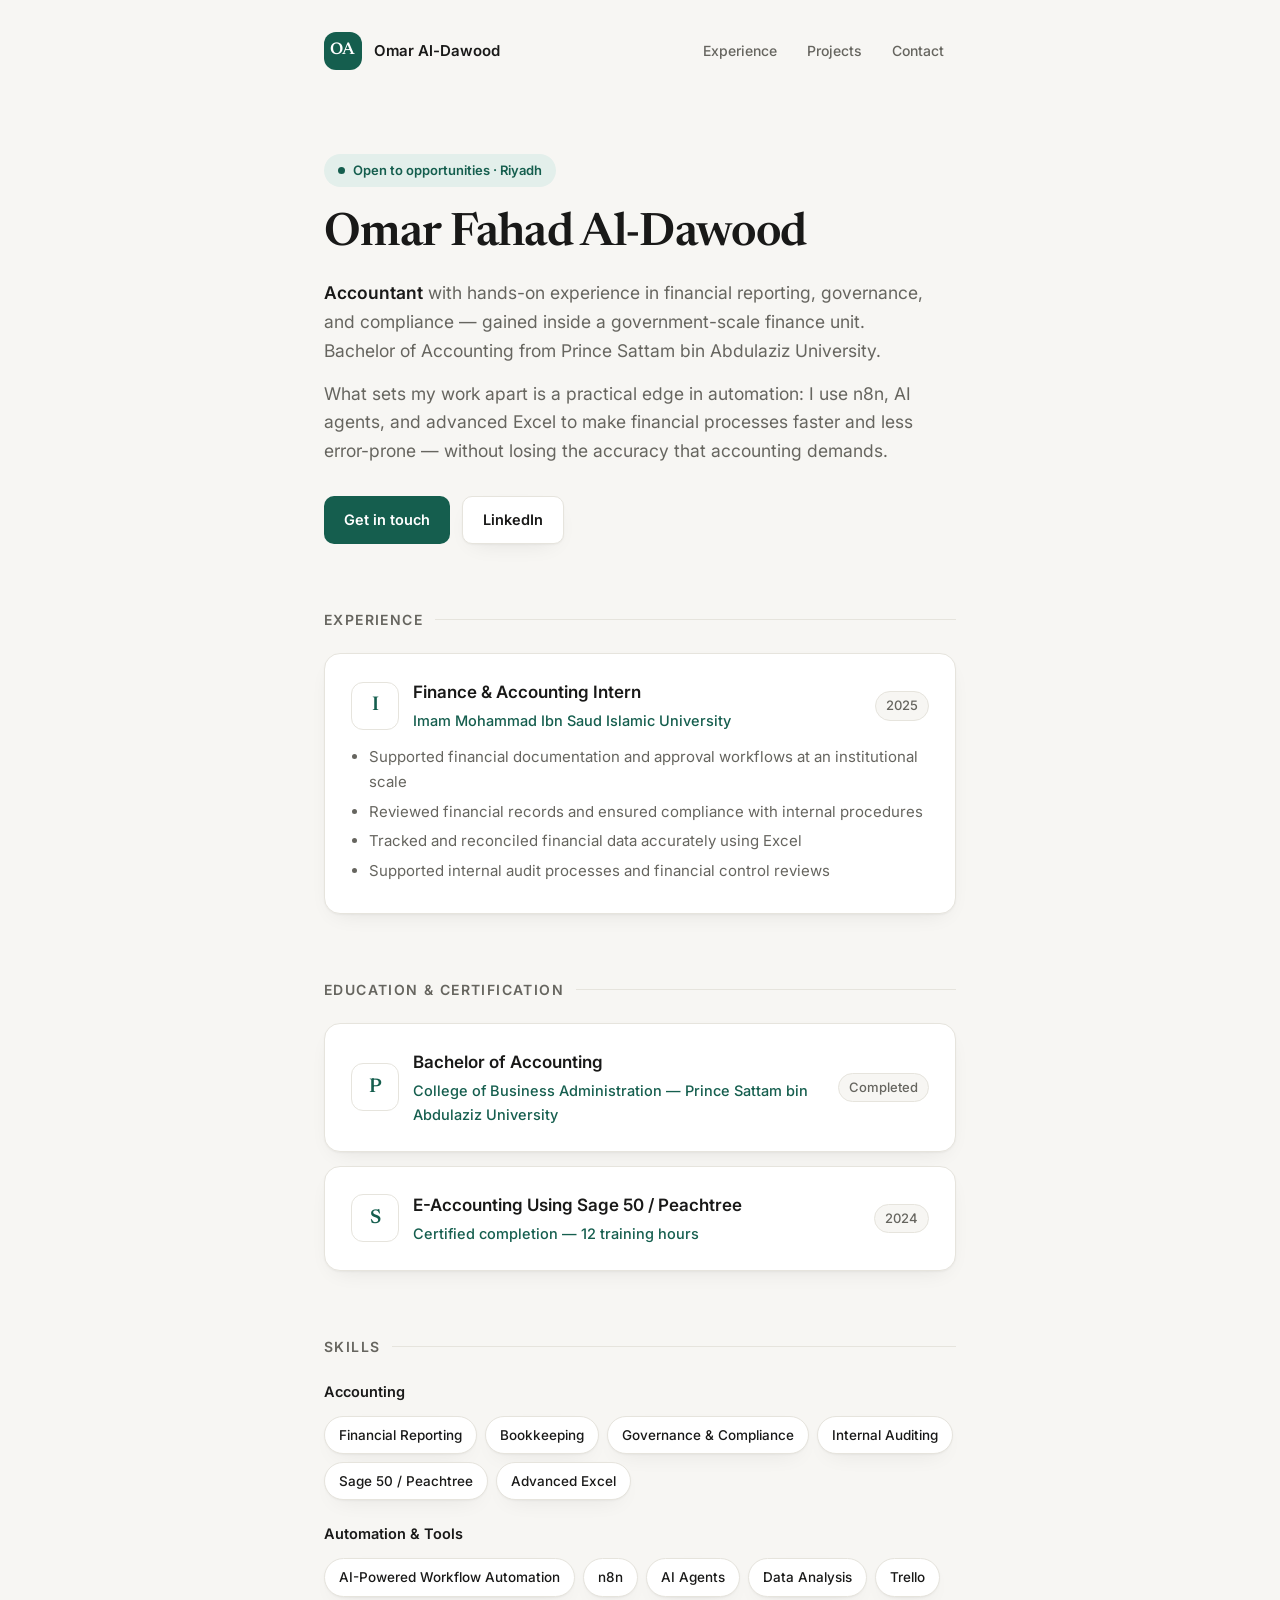
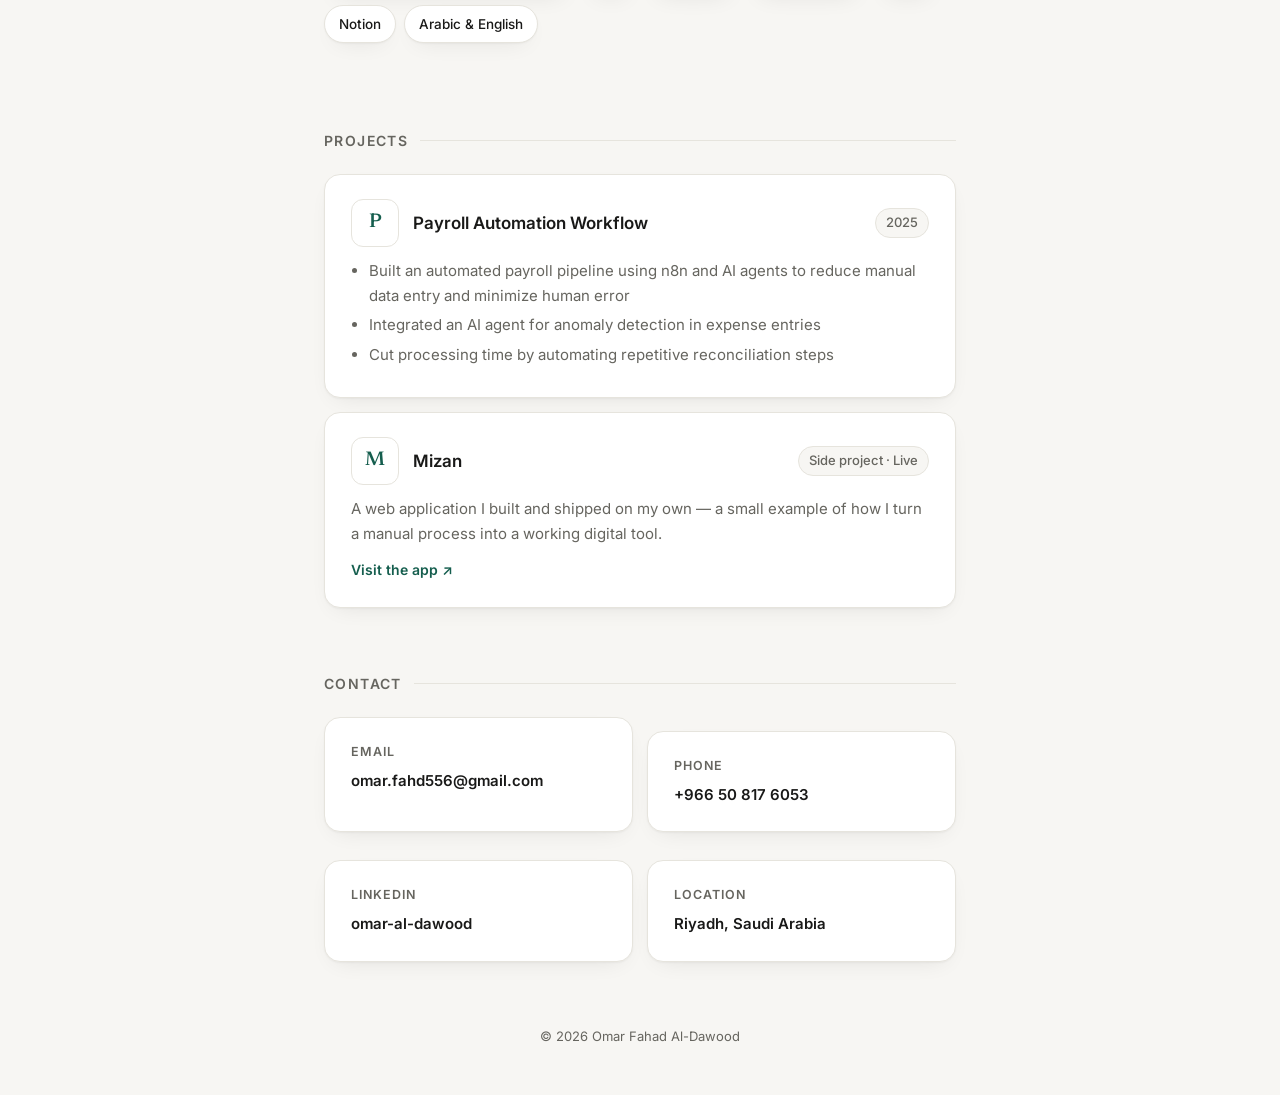
==== commit a608ed6d: "Add organization and app logos to portfolio cards Show logos for the university, degree, certificati" ====
--- a/portfolio/index.html
+++ b/portfolio/index.html
@@ -268,6 +268,39 @@
       display: inline-block;
       margin-top: 12px;
     }
+    .card-head .lead {
+      display: flex;
+      align-items: center;
+      gap: 14px;
+      min-width: 0;
+    }
+    .logo {
+      width: 48px;
+      height: 48px;
+      flex-shrink: 0;
+      border-radius: 12px;
+      border: 1px solid var(--faint);
+      background: #fff;
+      display: flex;
+      align-items: center;
+      justify-content: center;
+      overflow: hidden;
+    }
+    .logo img {
+      width: 100%;
+      height: 100%;
+      object-fit: contain;
+      padding: 6px;
+    }
+    .logo .fb-letter {
+      display: none;
+      font-family: "Newsreader", Georgia, serif;
+      font-size: 20px;
+      font-weight: 600;
+      color: var(--accent);
+    }
+    .logo.fb img { display: none; }
+    .logo.fb .fb-letter { display: block; }
 
     /* ───── Skills ───── */
     .skill-group { margin-bottom: 22px; }
@@ -379,11 +412,18 @@
 
       <div class="card">
         <div class="card-head">
-          <div>
-            <!-- ✏️ المسمى الوظيفي -->
-            <h3>Finance &amp; Accounting Intern</h3>
-            <!-- ✏️ جهة العمل -->
-            <p class="org">Imam Mohammad Ibn Saud Islamic University</p>
+          <div class="lead">
+            <!-- ✏️ شعار جهة العمل (غيّر الرابط في src لتغيير الشعار) -->
+            <span class="logo">
+              <img src="https://commons.wikimedia.org/wiki/Special:FilePath/LogoI_of_Imam_Mohammad_Ibn_Saud_Islamic_University.png?width=96" alt="Imam Mohammad Ibn Saud Islamic University logo" loading="lazy" onerror="this.parentElement.classList.add('fb')">
+              <span class="fb-letter">I</span>
+            </span>
+            <div>
+              <!-- ✏️ المسمى الوظيفي -->
+              <h3>Finance &amp; Accounting Intern</h3>
+              <!-- ✏️ جهة العمل -->
+              <p class="org">Imam Mohammad Ibn Saud Islamic University</p>
+            </div>
           </div>
           <!-- ✏️ السنة -->
           <span class="meta">2025</span>
@@ -403,11 +443,18 @@
 
       <div class="card">
         <div class="card-head">
-          <div>
-            <!-- ✏️ الشهادة -->
-            <h3>Bachelor of Accounting</h3>
-            <!-- ✏️ الجامعة -->
-            <p class="org">College of Business Administration — Prince Sattam bin Abdulaziz University</p>
+          <div class="lead">
+            <!-- ✏️ شعار الجامعة -->
+            <span class="logo">
+              <img src="https://www.google.com/s2/favicons?domain=psau.edu.sa&amp;sz=128" alt="Prince Sattam bin Abdulaziz University logo" loading="lazy" onerror="this.parentElement.classList.add('fb')">
+              <span class="fb-letter">P</span>
+            </span>
+            <div>
+              <!-- ✏️ الشهادة -->
+              <h3>Bachelor of Accounting</h3>
+              <!-- ✏️ الجامعة -->
+              <p class="org">College of Business Administration — Prince Sattam bin Abdulaziz University</p>
+            </div>
           </div>
           <span class="meta">Completed</span>
         </div>
@@ -415,10 +462,17 @@
 
       <div class="card">
         <div class="card-head">
-          <div>
-            <!-- ✏️ اسم الدورة / الشهادة -->
-            <h3>E-Accounting Using Sage 50 / Peachtree</h3>
-            <p class="org">Certified completion — 12 training hours</p>
+          <div class="lead">
+            <!-- ✏️ شعار الشهادة -->
+            <span class="logo">
+              <img src="https://www.google.com/s2/favicons?domain=sage.com&amp;sz=128" alt="Sage logo" loading="lazy" onerror="this.parentElement.classList.add('fb')">
+              <span class="fb-letter">S</span>
+            </span>
+            <div>
+              <!-- ✏️ اسم الدورة / الشهادة -->
+              <h3>E-Accounting Using Sage 50 / Peachtree</h3>
+              <p class="org">Certified completion — 12 training hours</p>
+            </div>
           </div>
           <span class="meta">2024</span>
         </div>
@@ -461,8 +515,15 @@
 
       <div class="card">
         <div class="card-head">
-          <!-- ✏️ اسم المشروع -->
-          <h3>Payroll Automation Workflow</h3>
+          <div class="lead">
+            <!-- ✏️ شعار أداة المشروع (n8n) -->
+            <span class="logo">
+              <img src="https://www.google.com/s2/favicons?domain=n8n.io&amp;sz=128" alt="n8n logo" loading="lazy" onerror="this.parentElement.classList.add('fb')">
+              <span class="fb-letter">P</span>
+            </span>
+            <!-- ✏️ اسم المشروع -->
+            <h3>Payroll Automation Workflow</h3>
+          </div>
           <span class="meta">2025</span>
         </div>
         <!-- ✏️ تفاصيل المشروع -->
@@ -475,7 +536,14 @@
 
       <div class="card linked">
         <div class="card-head">
-          <h3>Mizan</h3>
+          <div class="lead">
+            <!-- ✏️ شعار تطبيق ميزان (يسحب أيقونة التطبيق تلقائياً) -->
+            <span class="logo">
+              <img src="https://www.google.com/s2/favicons?domain=mizan-app-994da.web.app&amp;sz=128" alt="Mizan app icon" loading="lazy" onerror="this.parentElement.classList.add('fb')">
+              <span class="fb-letter">M</span>
+            </span>
+            <h3>Mizan</h3>
+          </div>
           <span class="meta">Side project · Live</span>
         </div>
         <!-- ✏️ وصف تطبيق ميزان -->
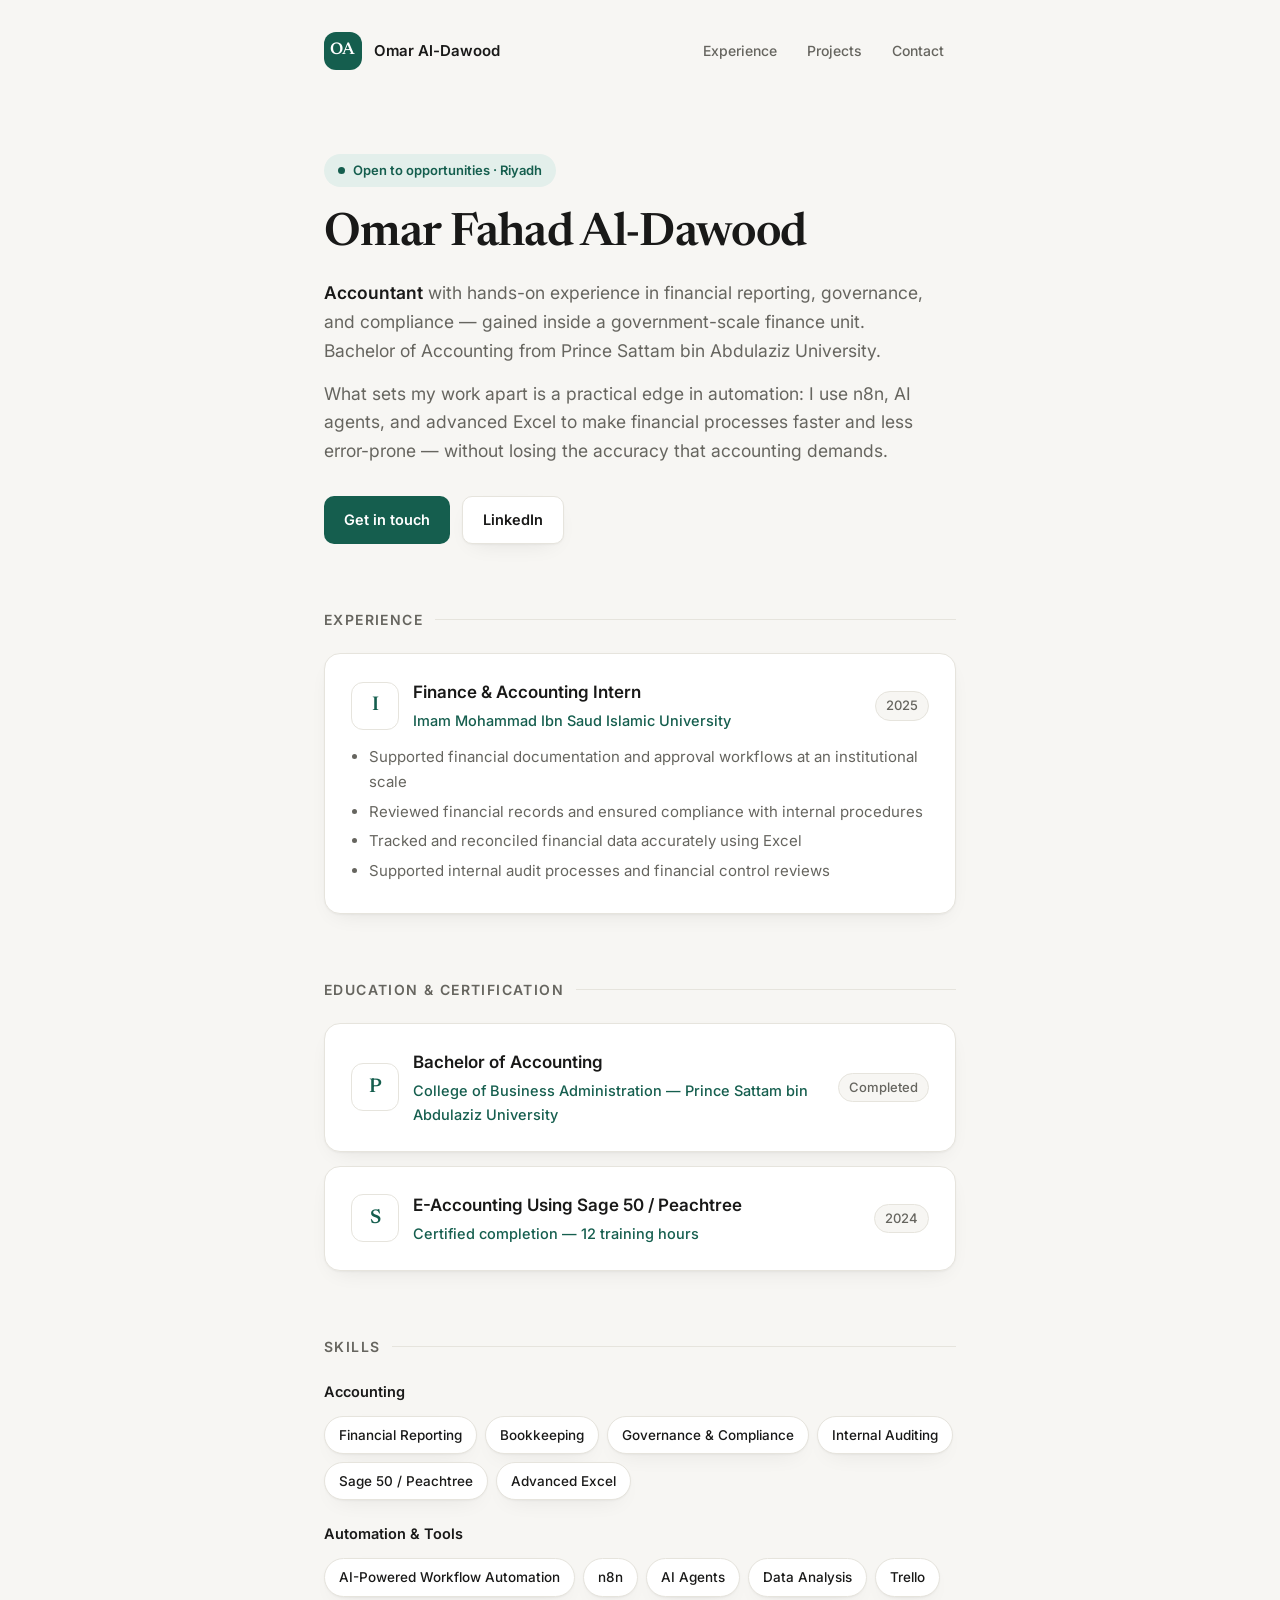
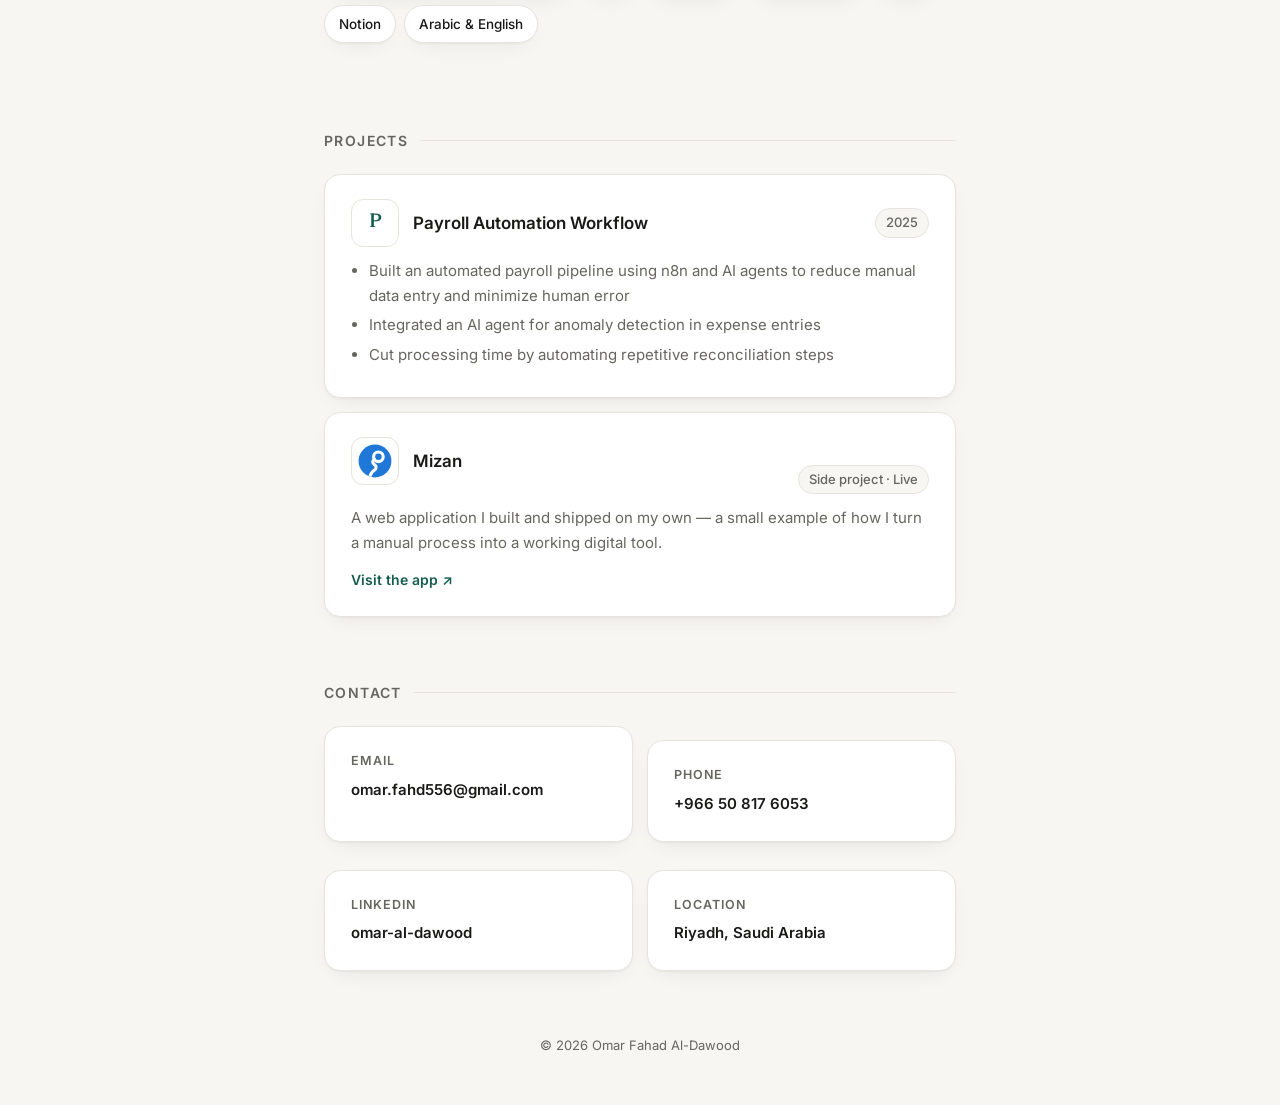
==== commit 830385e4: "Use Mizan brand logo from local SVG Redraw the Mizan logo as a vector file stored in the repo and po" ====
--- a/portfolio/index.html
+++ b/portfolio/index.html
@@ -537,9 +537,9 @@
       <div class="card linked">
         <div class="card-head">
           <div class="lead">
-            <!-- ✏️ شعار تطبيق ميزان (يسحب أيقونة التطبيق تلقائياً) -->
+            <!-- ✏️ شعار تطبيق ميزان (الملف mizan-logo.svg في نفس المجلد) -->
             <span class="logo">
-              <img src="https://www.google.com/s2/favicons?domain=mizan-app-994da.web.app&amp;sz=128" alt="Mizan app icon" loading="lazy" onerror="this.parentElement.classList.add('fb')">
+              <img src="mizan-logo.svg" alt="Mizan app logo" loading="lazy" onerror="this.parentElement.classList.add('fb')">
               <span class="fb-letter">M</span>
             </span>
             <h3>Mizan</h3>
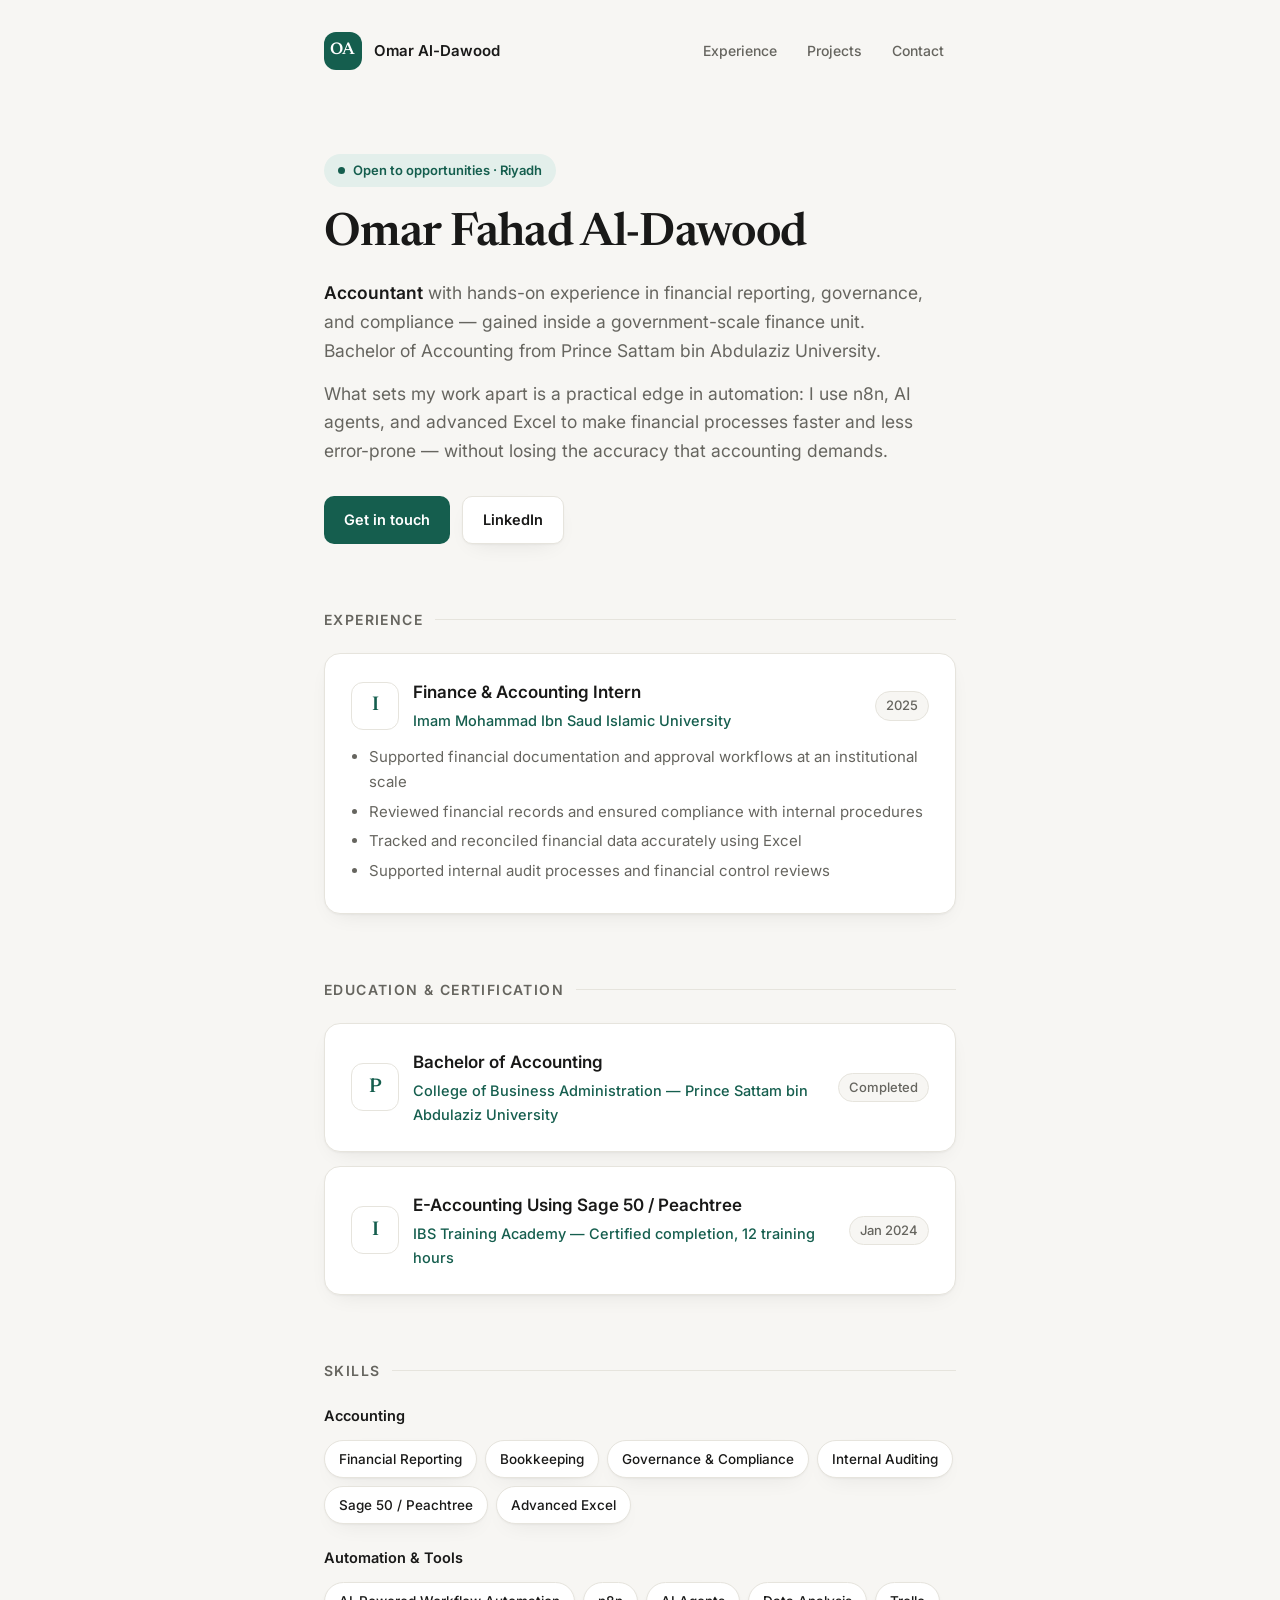
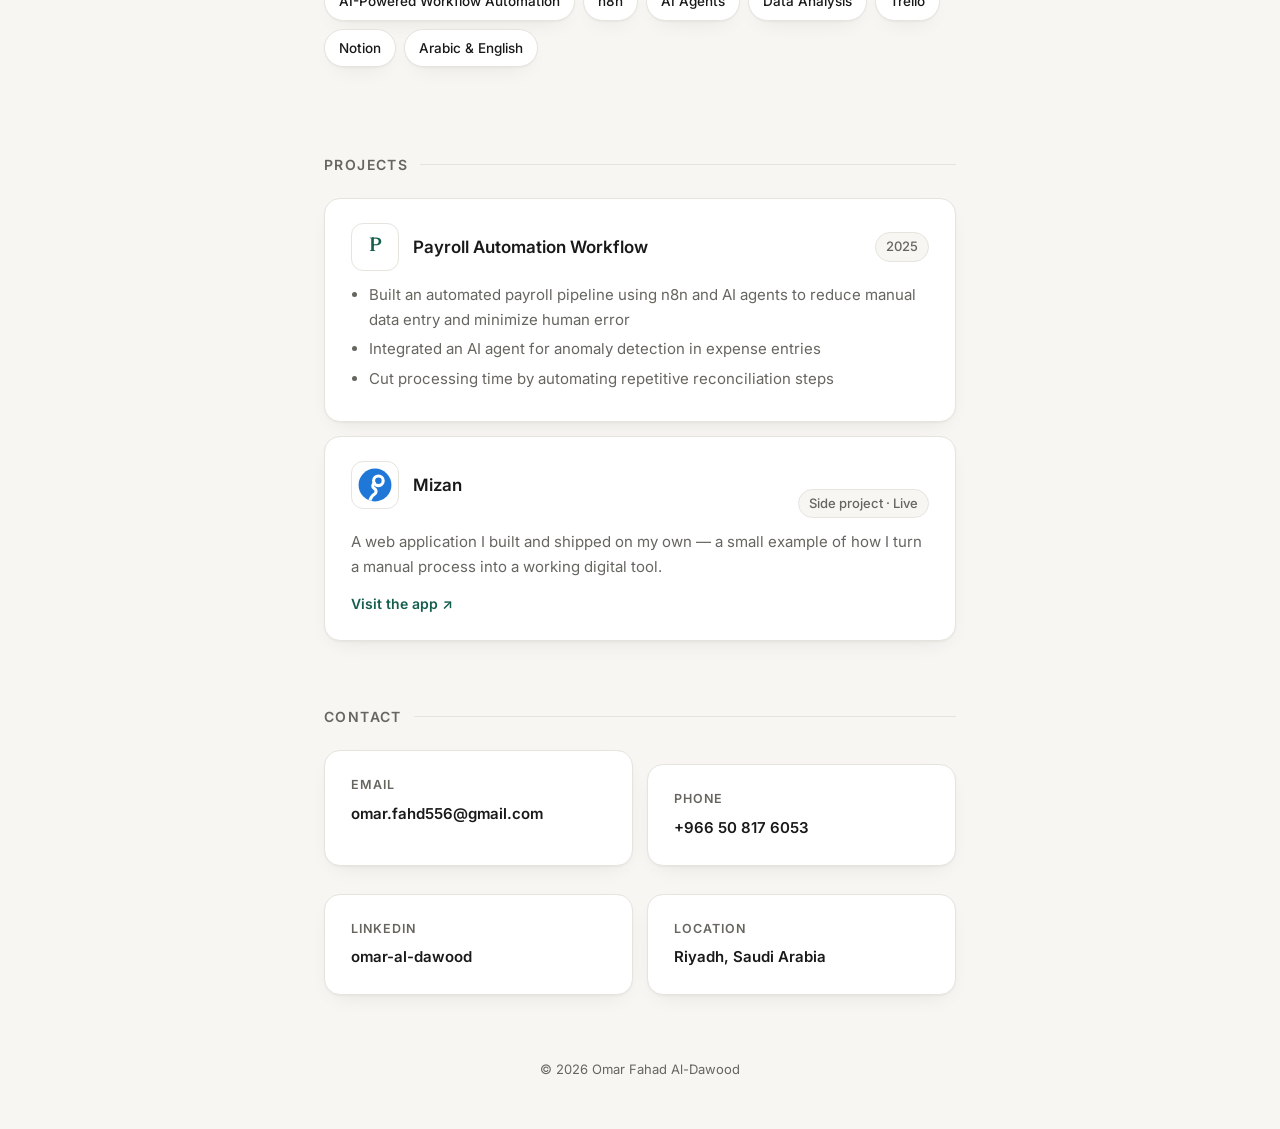
==== commit ba03f036: "Credit IBS Training Academy on certification card Use the academy's logo and name it as the issuer o" ====
--- a/portfolio/index.html
+++ b/portfolio/index.html
@@ -463,18 +463,18 @@
       <div class="card">
         <div class="card-head">
           <div class="lead">
-            <!-- ✏️ شعار الشهادة -->
+            <!-- ✏️ شعار الجهة المانحة للشهادة (IBS Training Academy) -->
             <span class="logo">
-              <img src="https://www.google.com/s2/favicons?domain=sage.com&amp;sz=128" alt="Sage logo" loading="lazy" onerror="this.parentElement.classList.add('fb')">
-              <span class="fb-letter">S</span>
+              <img src="https://www.google.com/s2/favicons?domain=ibsacademy.org&amp;sz=128" alt="IBS Training Academy logo" loading="lazy" onerror="this.parentElement.classList.add('fb')">
+              <span class="fb-letter">I</span>
             </span>
             <div>
               <!-- ✏️ اسم الدورة / الشهادة -->
               <h3>E-Accounting Using Sage 50 / Peachtree</h3>
-              <p class="org">Certified completion — 12 training hours</p>
+              <p class="org">IBS Training Academy — Certified completion, 12 training hours</p>
             </div>
           </div>
-          <span class="meta">2024</span>
+          <span class="meta">Jan 2024</span>
         </div>
       </div>
     </section>
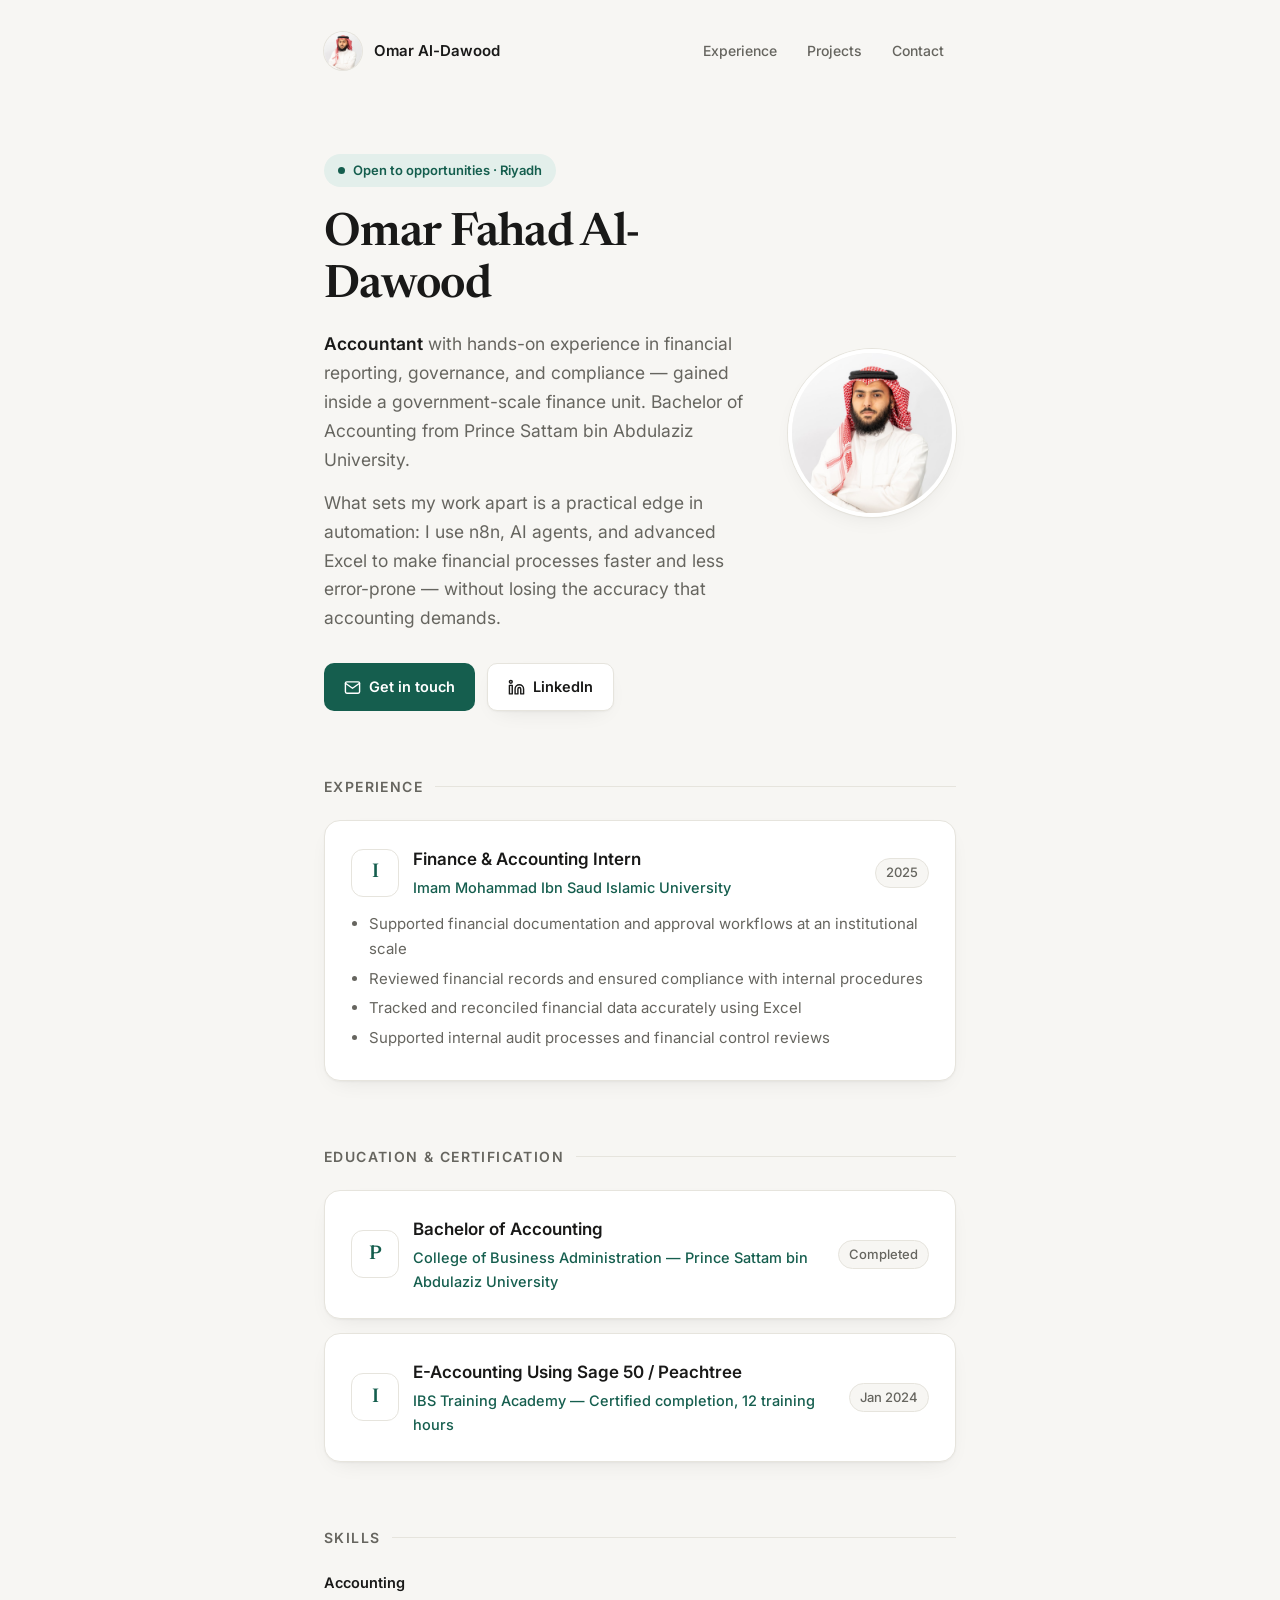
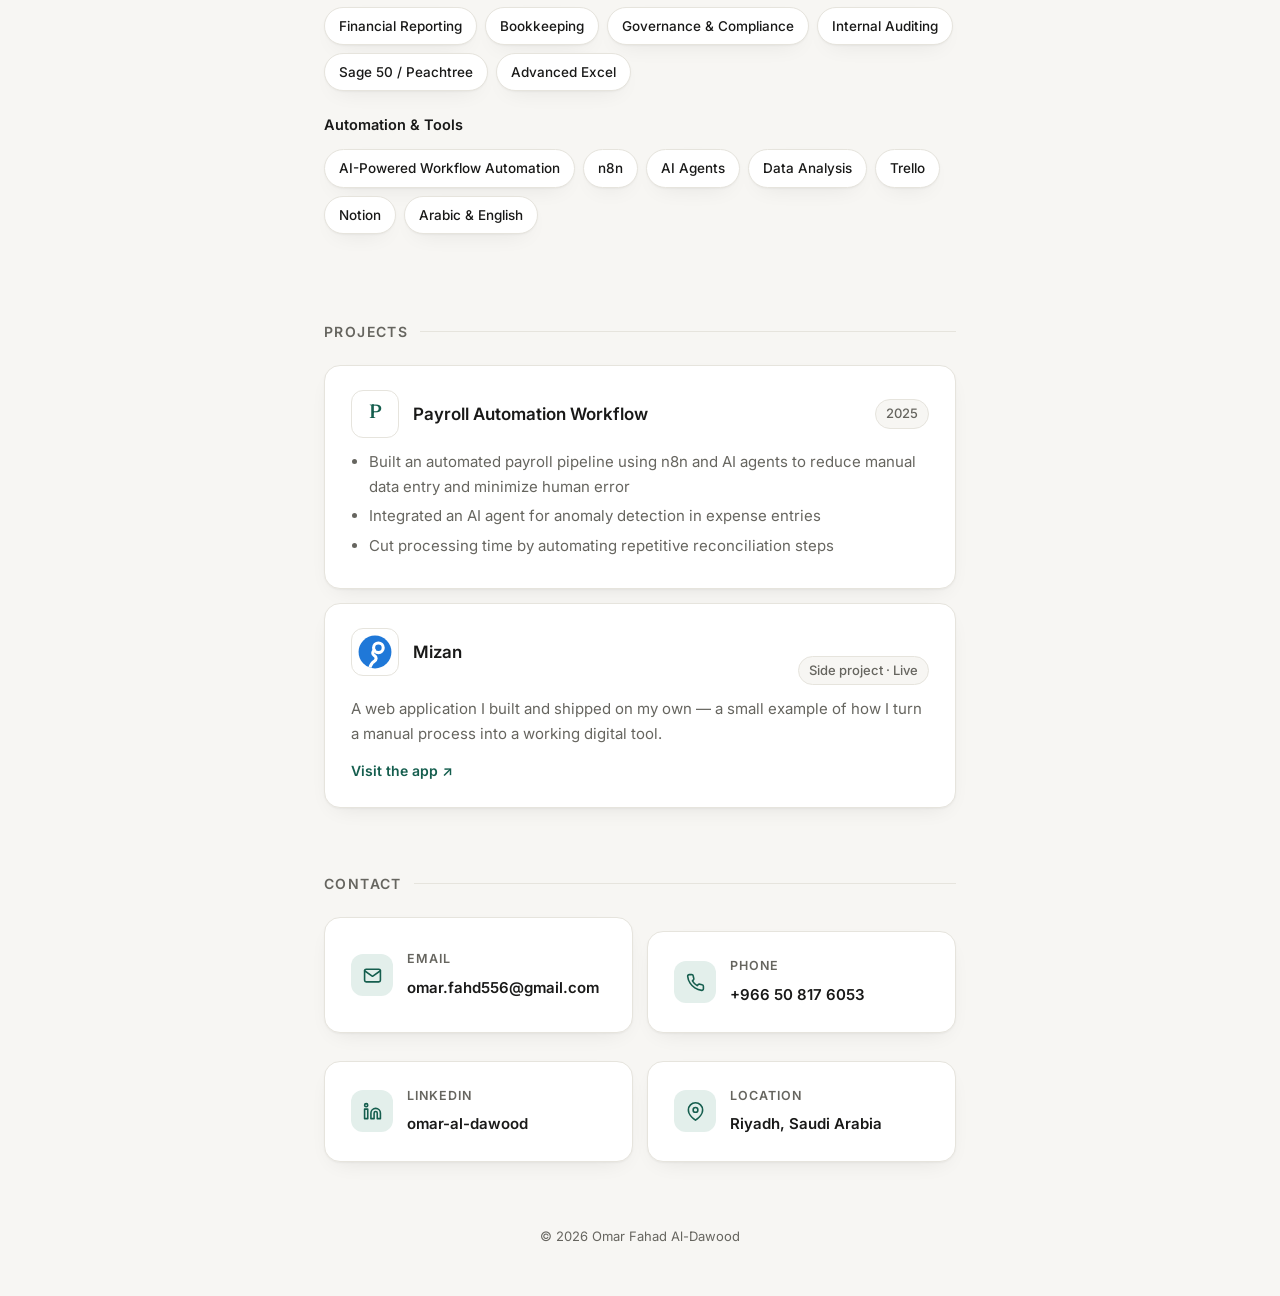
==== commit 55156260: "Add profile photo and contact icons Add Omar's portrait (cropped and compressed to 64KB) to the hero" ====
--- a/portfolio/index.html
+++ b/portfolio/index.html
@@ -99,20 +99,6 @@
       font-weight: 600;
       font-size: 15px;
     }
-    .monogram {
-      width: 38px;
-      height: 38px;
-      border-radius: 12px;
-      background: var(--accent);
-      color: #fff;
-      display: flex;
-      align-items: center;
-      justify-content: center;
-      font-family: "Newsreader", Georgia, serif;
-      font-size: 17px;
-      font-weight: 600;
-      letter-spacing: 0.02em;
-    }
     nav {
       display: flex;
       gap: 6px;
@@ -301,6 +287,47 @@
     }
     .logo.fb img { display: none; }
     .logo.fb .fb-letter { display: block; }
+
+    /* ───── Photo & icons ───── */
+    .hero-top {
+      display: flex;
+      align-items: center;
+      justify-content: space-between;
+      gap: 40px;
+    }
+    .avatar {
+      width: 168px;
+      height: 168px;
+      border-radius: 50%;
+      object-fit: cover;
+      flex-shrink: 0;
+      border: 4px solid var(--surface);
+      box-shadow: 0 0 0 1px var(--faint), var(--shadow);
+    }
+    .avatar-sm {
+      width: 38px;
+      height: 38px;
+      border-radius: 50%;
+      object-fit: cover;
+      box-shadow: 0 0 0 1px var(--faint);
+    }
+    .icon {
+      width: 17px;
+      height: 17px;
+      flex-shrink: 0;
+    }
+    .contact-icon {
+      width: 42px;
+      height: 42px;
+      border-radius: 12px;
+      background: var(--accent-soft);
+      color: var(--accent);
+      display: flex;
+      align-items: center;
+      justify-content: center;
+      flex-shrink: 0;
+    }
+    .contact-icon .icon { width: 19px; height: 19px; }
 
     /* ───── Skills ───── */
     .skill-group { margin-bottom: 22px; }
@@ -332,7 +359,9 @@
       gap: 14px;
     }
     .contact-grid .card {
-      display: block;
+      display: flex;
+      align-items: center;
+      gap: 14px;
     }
     .contact-grid .label {
       font-size: 12.5px;
@@ -358,6 +387,8 @@
     @media (max-width: 560px) {
       h1 { font-size: 35px; }
       .hero { padding: 60px 0 52px; }
+      .hero-top { flex-direction: column-reverse; align-items: flex-start; gap: 28px; }
+      .avatar { width: 124px; height: 124px; }
       .card-head { flex-direction: column; gap: 8px; }
       .contact-grid { grid-template-columns: 1fr; }
       nav a { padding: 7px 9px; }
@@ -368,7 +399,8 @@
   <main>
     <header>
       <a class="brand" href="#">
-        <span class="monogram">OA</span>
+        <!-- ✏️ صورتك المصغرة في الهيدر (الملف omar.jpg في نفس المجلد) -->
+        <img class="avatar-sm" src="omar.jpg" alt="Omar Al-Dawood">
         <!-- ✏️ اسمك المختصر فوق يسار -->
         <span>Omar Al-Dawood</span>
       </a>
@@ -380,30 +412,43 @@
     </header>
 
     <div class="hero">
-      <!-- ✏️ الشارة الخضراء فوق اسمك: حالتك الوظيفية وموقعك -->
-      <span class="badge">Open to opportunities · Riyadh</span>
-
-      <!-- ✏️ اسمك الكامل -->
-      <h1>Omar Fahad Al-Dawood</h1>
-
-      <!-- ✏️ النبذة الأولى عنك -->
-      <p class="lede">
-        <strong>Accountant</strong> with hands-on experience in financial
-        reporting, governance, and compliance — gained inside a
-        government-scale finance unit. Bachelor of Accounting from Prince
-        Sattam bin Abdulaziz University.
-      </p>
-      <!-- ✏️ النبذة الثانية: ميزتك الإضافية -->
-      <p class="lede">
-        What sets my work apart is a practical edge in automation: I use n8n,
-        AI agents, and advanced Excel to make financial processes faster and
-        less error-prone — without losing the accuracy that accounting
-        demands.
-      </p>
-
-      <div class="hero-actions">
-        <a class="btn btn-primary" href="mailto:omar.fahd556@gmail.com">Get in touch</a>
-        <a class="btn btn-ghost" href="https://www.linkedin.com/in/omar-al-dawood-bb44b2361/">LinkedIn</a>
+      <div class="hero-top">
+        <div>
+          <!-- ✏️ الشارة الخضراء فوق اسمك: حالتك الوظيفية وموقعك -->
+          <span class="badge">Open to opportunities · Riyadh</span>
+
+          <!-- ✏️ اسمك الكامل -->
+          <h1>Omar Fahad Al-Dawood</h1>
+
+          <!-- ✏️ النبذة الأولى عنك -->
+          <p class="lede">
+            <strong>Accountant</strong> with hands-on experience in financial
+            reporting, governance, and compliance — gained inside a
+            government-scale finance unit. Bachelor of Accounting from Prince
+            Sattam bin Abdulaziz University.
+          </p>
+          <!-- ✏️ النبذة الثانية: ميزتك الإضافية -->
+          <p class="lede">
+            What sets my work apart is a practical edge in automation: I use
+            n8n, AI agents, and advanced Excel to make financial processes
+            faster and less error-prone — without losing the accuracy that
+            accounting demands.
+          </p>
+
+          <div class="hero-actions">
+            <a class="btn btn-primary" href="mailto:omar.fahd556@gmail.com">
+              <svg class="icon" viewBox="0 0 24 24" fill="none" stroke="currentColor" stroke-width="2" stroke-linecap="round" stroke-linejoin="round"><path d="M4 4h16c1.1 0 2 .9 2 2v12c0 1.1-.9 2-2 2H4c-1.1 0-2-.9-2-2V6c0-1.1.9-2 2-2z"/><polyline points="22,6 12,13 2,6"/></svg>
+              Get in touch
+            </a>
+            <a class="btn btn-ghost" href="https://www.linkedin.com/in/omar-al-dawood-bb44b2361/">
+              <svg class="icon" viewBox="0 0 24 24" fill="none" stroke="currentColor" stroke-width="2" stroke-linecap="round" stroke-linejoin="round"><path d="M16 8a6 6 0 0 1 6 6v7h-4v-7a2 2 0 0 0-2-2 2 2 0 0 0-2 2v7h-4v-7a6 6 0 0 1 6-6z"/><rect x="2" y="9" width="4" height="12"/><circle cx="4" cy="4" r="2"/></svg>
+              LinkedIn
+            </a>
+          </div>
+        </div>
+
+        <!-- ✏️ صورتك الشخصية (الملف omar.jpg في نفس المجلد) -->
+        <img class="avatar" src="omar.jpg" alt="Omar Fahad Al-Dawood">
       </div>
     </div>
 
@@ -559,23 +604,43 @@
       <h2>Contact</h2>
       <div class="contact-grid">
         <a class="card" href="mailto:omar.fahd556@gmail.com">
-          <div class="label">Email</div>
-          <!-- ✏️ إيميلك -->
-          <div class="value">omar.fahd556@gmail.com</div>
+          <span class="contact-icon">
+            <svg class="icon" viewBox="0 0 24 24" fill="none" stroke="currentColor" stroke-width="2" stroke-linecap="round" stroke-linejoin="round"><path d="M4 4h16c1.1 0 2 .9 2 2v12c0 1.1-.9 2-2 2H4c-1.1 0-2-.9-2-2V6c0-1.1.9-2 2-2z"/><polyline points="22,6 12,13 2,6"/></svg>
+          </span>
+          <div>
+            <div class="label">Email</div>
+            <!-- ✏️ إيميلك -->
+            <div class="value">omar.fahd556@gmail.com</div>
+          </div>
         </a>
         <a class="card" href="tel:+966508176053">
-          <div class="label">Phone</div>
-          <!-- ✏️ جوالك -->
-          <div class="value">+966 50 817 6053</div>
+          <span class="contact-icon">
+            <svg class="icon" viewBox="0 0 24 24" fill="none" stroke="currentColor" stroke-width="2" stroke-linecap="round" stroke-linejoin="round"><path d="M22 16.92v3a2 2 0 0 1-2.18 2 19.79 19.79 0 0 1-8.63-3.07 19.5 19.5 0 0 1-6-6 19.79 19.79 0 0 1-3.07-8.67A2 2 0 0 1 4.11 2h3a2 2 0 0 1 2 1.72 12.84 12.84 0 0 0 .7 2.81 2 2 0 0 1-.45 2.11L8.09 9.91a16 16 0 0 0 6 6l1.27-1.27a2 2 0 0 1 2.11-.45 12.84 12.84 0 0 0 2.81.7A2 2 0 0 1 22 16.92z"/></svg>
+          </span>
+          <div>
+            <div class="label">Phone</div>
+            <!-- ✏️ جوالك -->
+            <div class="value">+966 50 817 6053</div>
+          </div>
         </a>
         <a class="card" href="https://www.linkedin.com/in/omar-al-dawood-bb44b2361/">
-          <div class="label">LinkedIn</div>
-          <div class="value">omar-al-dawood</div>
+          <span class="contact-icon">
+            <svg class="icon" viewBox="0 0 24 24" fill="none" stroke="currentColor" stroke-width="2" stroke-linecap="round" stroke-linejoin="round"><path d="M16 8a6 6 0 0 1 6 6v7h-4v-7a2 2 0 0 0-2-2 2 2 0 0 0-2 2v7h-4v-7a6 6 0 0 1 6-6z"/><rect x="2" y="9" width="4" height="12"/><circle cx="4" cy="4" r="2"/></svg>
+          </span>
+          <div>
+            <div class="label">LinkedIn</div>
+            <div class="value">omar-al-dawood</div>
+          </div>
         </a>
         <div class="card">
-          <div class="label">Location</div>
-          <!-- ✏️ مدينتك -->
-          <div class="value">Riyadh, Saudi Arabia</div>
+          <span class="contact-icon">
+            <svg class="icon" viewBox="0 0 24 24" fill="none" stroke="currentColor" stroke-width="2" stroke-linecap="round" stroke-linejoin="round"><path d="M21 10c0 7-9 13-9 13s-9-6-9-13a9 9 0 0 1 18 0z"/><circle cx="12" cy="10" r="3"/></svg>
+          </span>
+          <div>
+            <div class="label">Location</div>
+            <!-- ✏️ مدينتك -->
+            <div class="value">Riyadh, Saudi Arabia</div>
+          </div>
         </div>
       </div>
     </section>
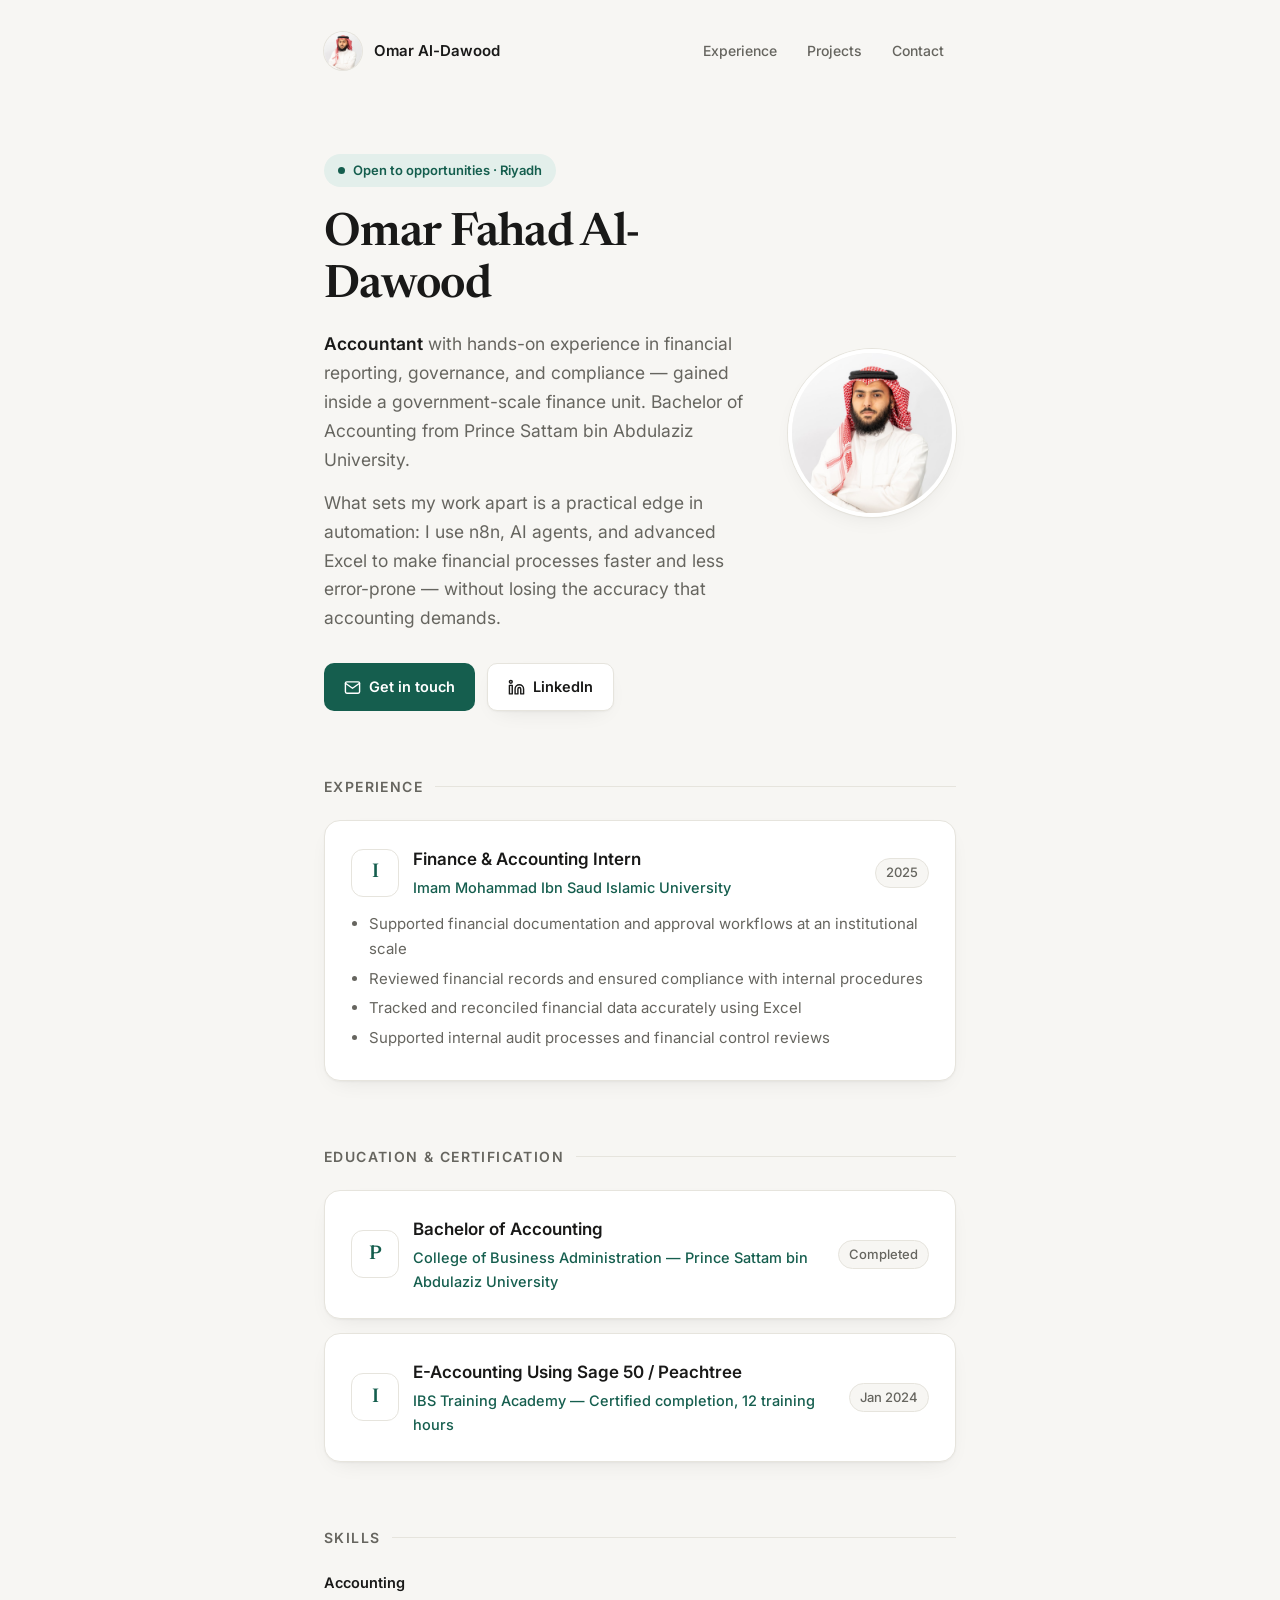
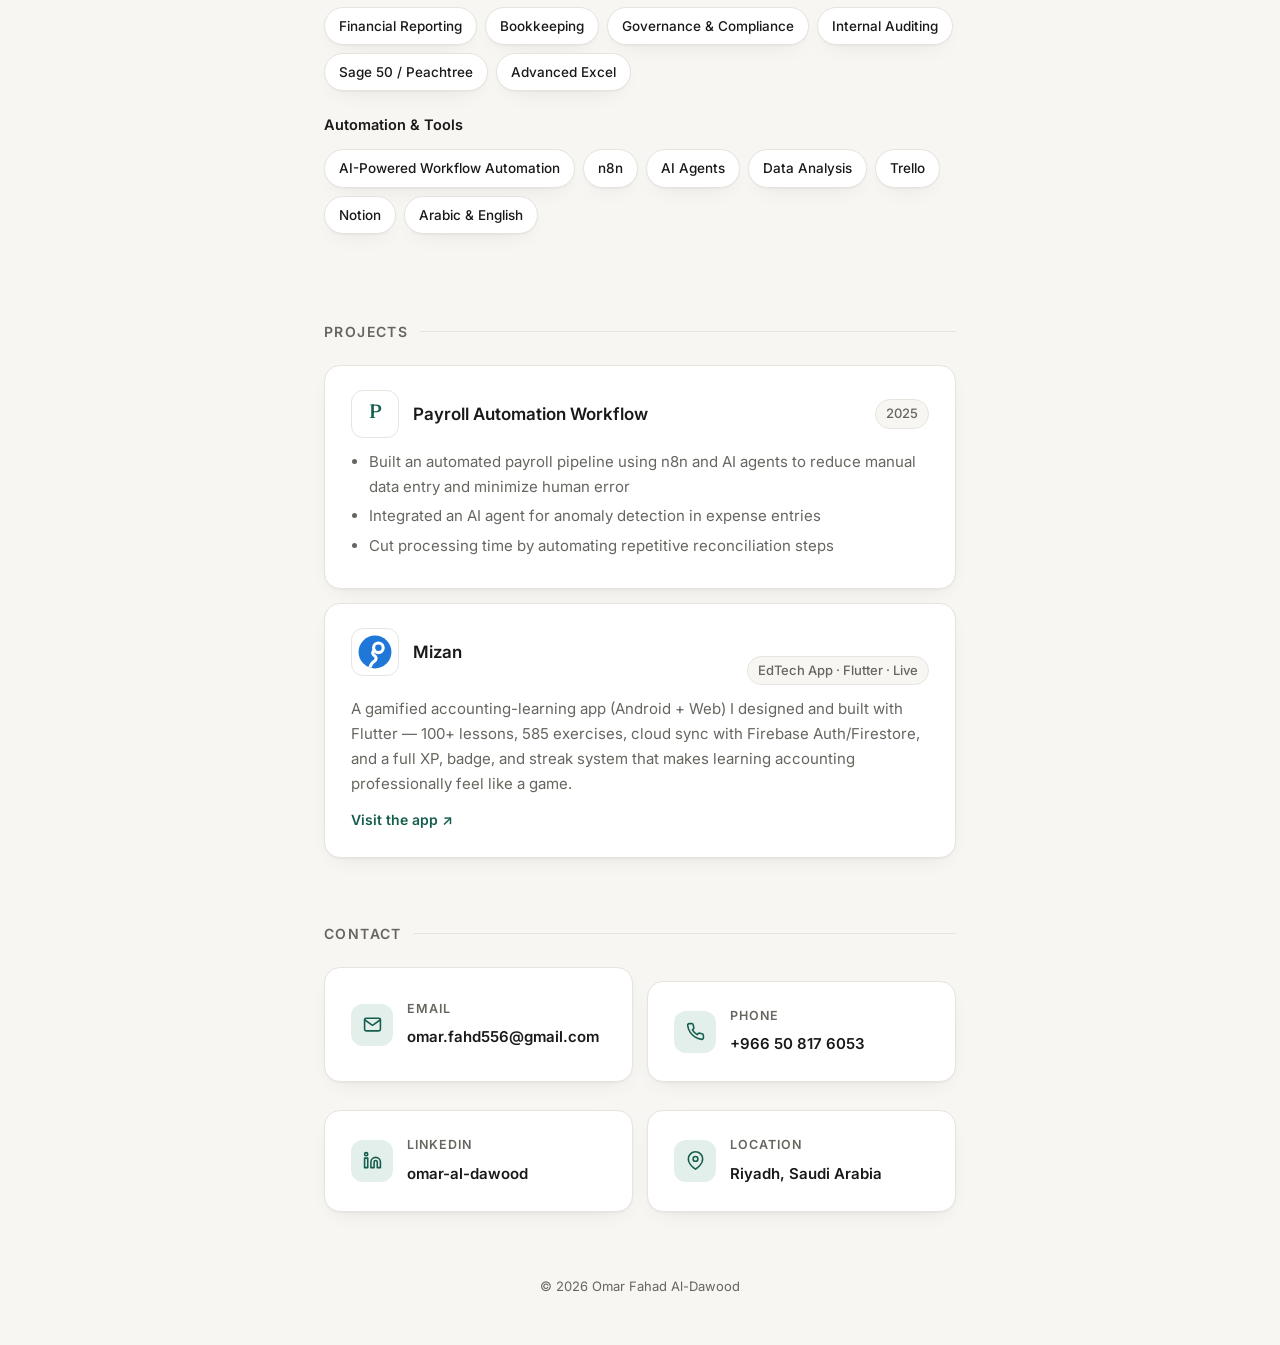
==== commit 8a8e5a7f: "Describe Mizan as gamified accounting-learning app Replace the generic project blurb with the real p" ====
--- a/portfolio/index.html
+++ b/portfolio/index.html
@@ -589,12 +589,14 @@
             </span>
             <h3>Mizan</h3>
           </div>
-          <span class="meta">Side project · Live</span>
+          <span class="meta">EdTech App · Flutter · Live</span>
         </div>
         <!-- ✏️ وصف تطبيق ميزان -->
         <p>
-          A web application I built and shipped on my own — a small example of
-          how I turn a manual process into a working digital tool.
+          A gamified accounting-learning app (Android + Web) I designed and
+          built with Flutter — 100+ lessons, 585 exercises, cloud sync with
+          Firebase Auth/Firestore, and a full XP, badge, and streak system
+          that makes learning accounting professionally feel like a game.
         </p>
         <a class="ext" href="https://mizan-app-994da.web.app">Visit the app ↗</a>
       </div>
